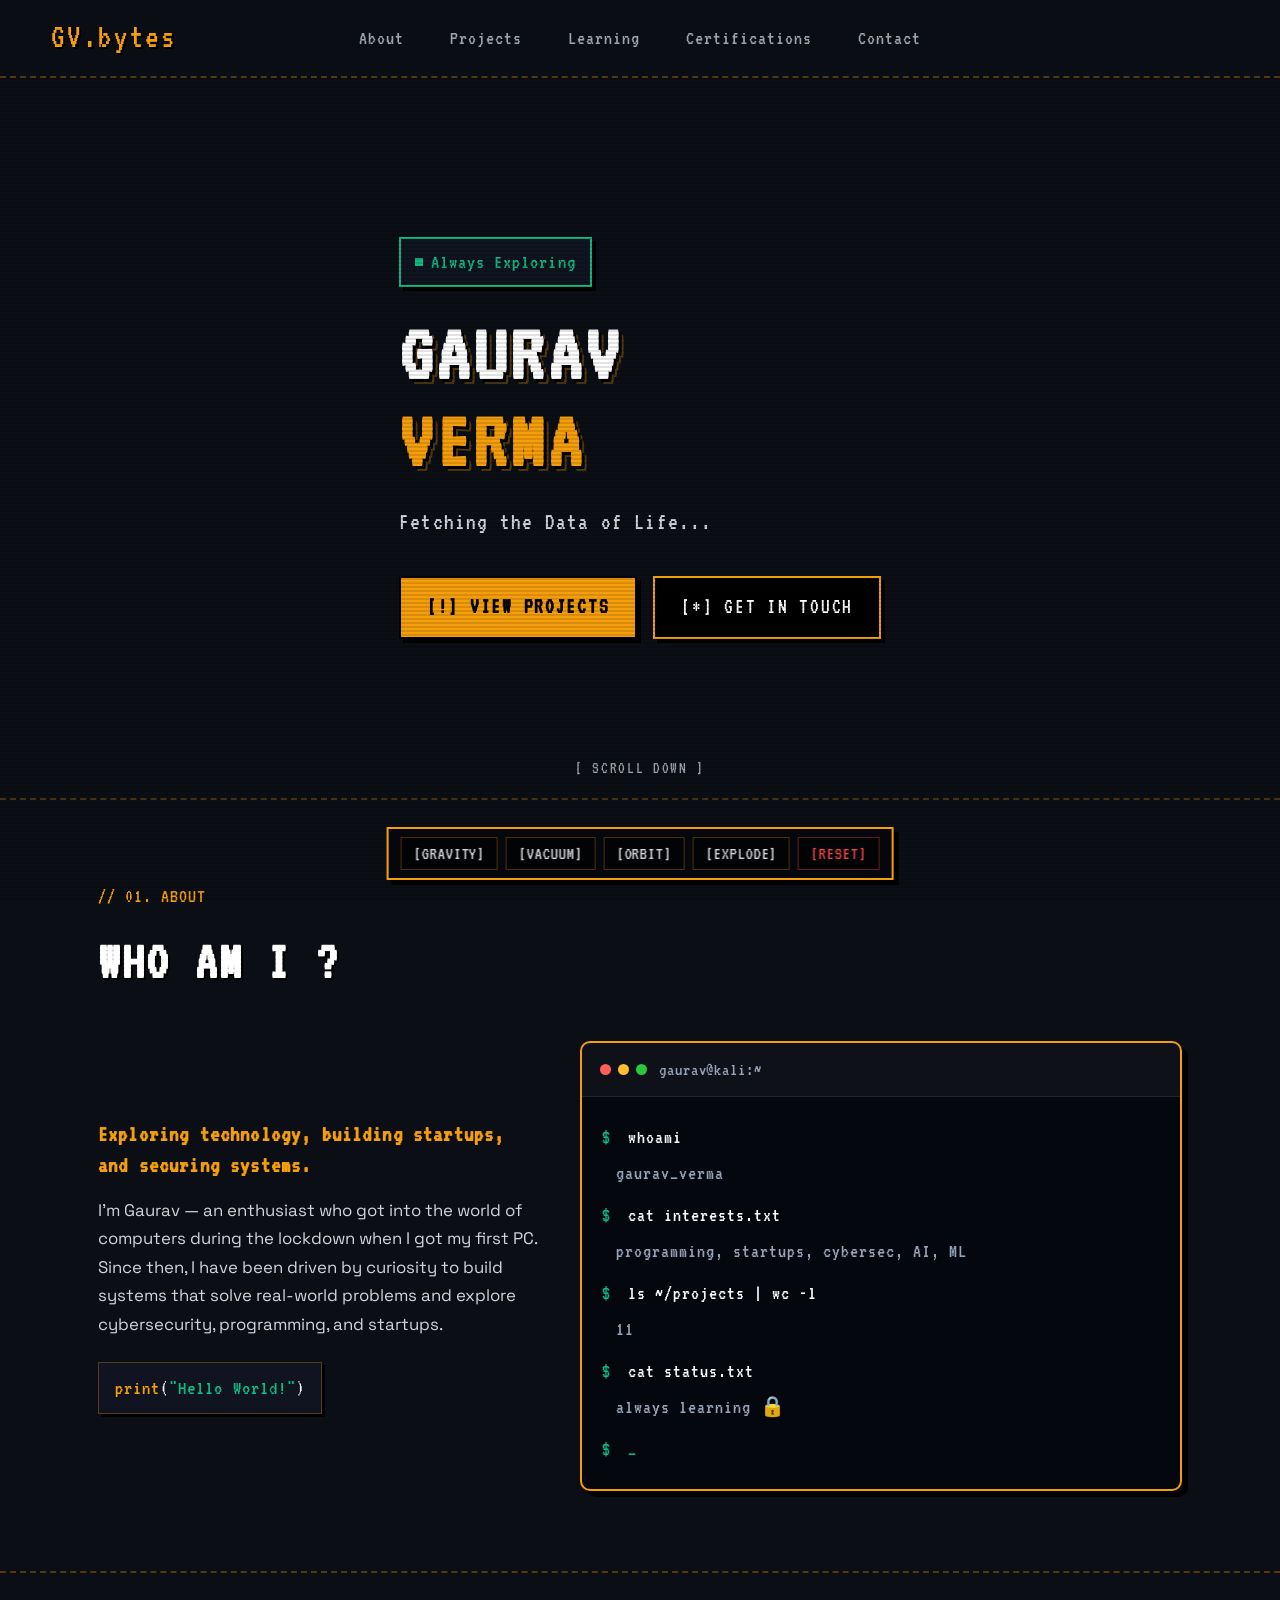
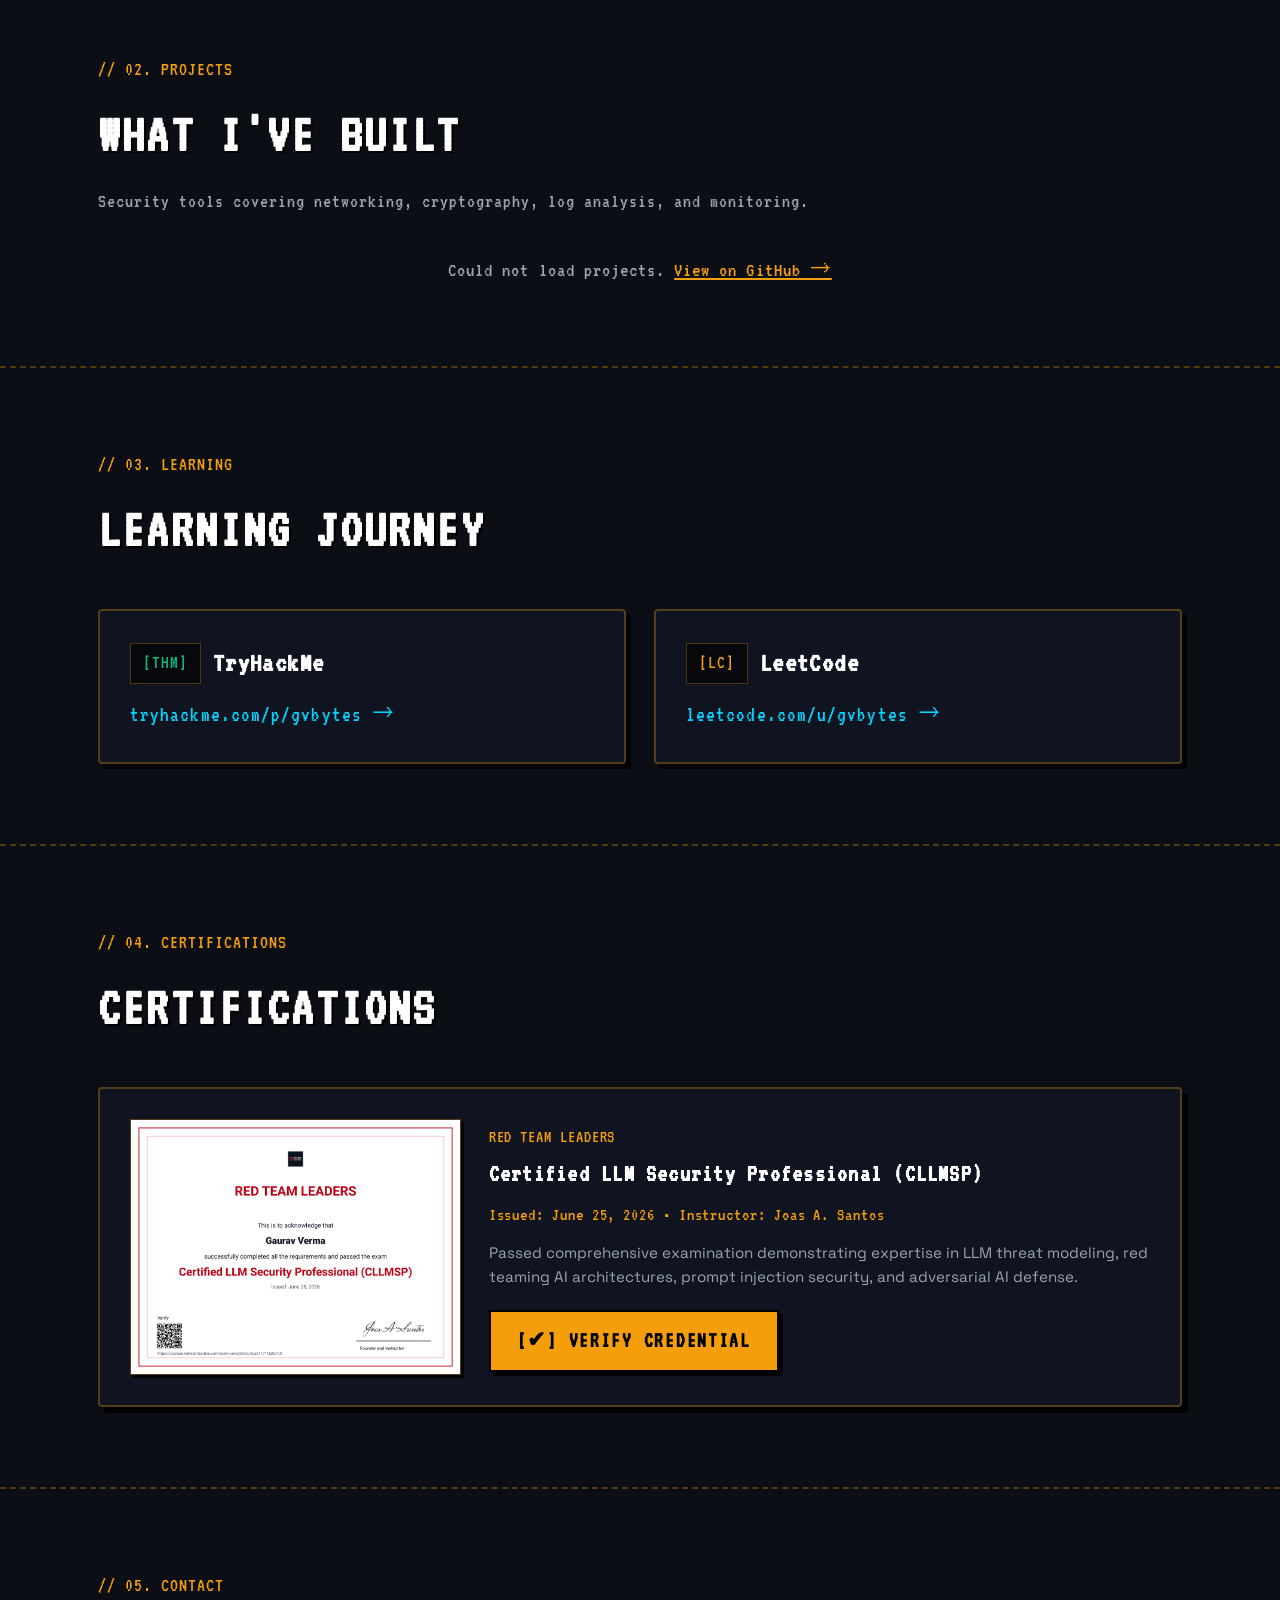
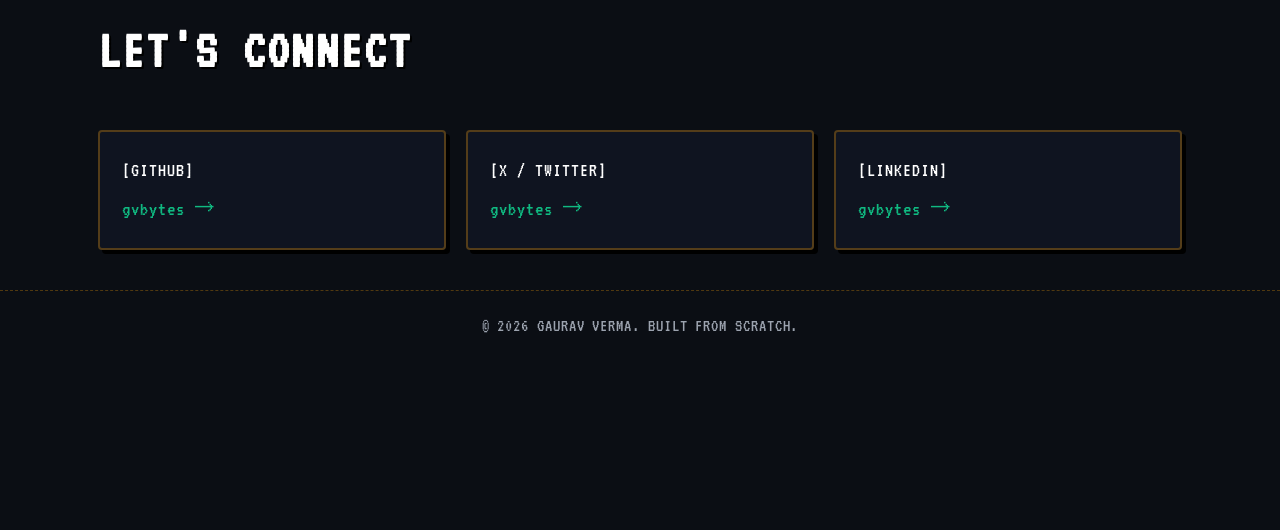
==== index.html @ c72c6195 "Add sleek retro arcade mobile navigation drawer" ====
<!DOCTYPE html>
<html lang="en" data-theme="dark">
<head>
    <meta charset="UTF-8">
    <meta name="viewport" content="width=device-width, initial-scale=1.0">
    <title>Gaurav Verma | Always Exploring</title>
    <meta name="description" content="Portfolio of Gaurav Verma — cybersecurity learner and builder. Security tools, networking, cryptography, log analysis, and traffic monitoring projects.">
    <meta name="theme-color" content="#0b0e14">
    <link rel="preconnect" href="https://fonts.googleapis.com">
    <link rel="preconnect" href="https://fonts.gstatic.com" crossorigin>
    <link href="https://fonts.googleapis.com/css2?family=VT323&family=DotGothic16&family=Space+Grotesk:wght@500;700&family=JetBrains+Mono:wght@400;500;600&display=swap" rel="stylesheet">
    <link rel="stylesheet" href="style.css">
    <link rel="icon" type="image/svg+xml" href="favicon.svg">
    <script src="https://cdnjs.cloudflare.com/ajax/libs/three.js/r128/three.min.js"></script>
</head>
<body>

    <!-- CRT Scanlines Overlay -->
    <div class="crt-scanlines" aria-hidden="true"></div>

    <!-- 3D Voxel Background Canvas -->
    <canvas id="webgl-canvas" aria-hidden="true"></canvas>

    <!-- Black Hole Vortex Cursor Overlay -->
    <div id="black-hole-vortex" aria-hidden="true"></div>

    <!-- Navigation -->
    <nav id="navbar">
        <div class="nav-container">
            <a href="#hero" class="brand pixel">GV<span class="accent">.bytes</span></a>
            <button class="nav-toggle pixel" id="nav-toggle" aria-label="Toggle navigation menu" aria-expanded="false">
                <span id="nav-toggle-text">[MENU]</span>
            </button>
            <div class="nav-links" id="nav-links">
                <a href="#about" class="nav-link pixel">About</a>
                <a href="#projects" class="nav-link pixel">Projects</a>
                <a href="#learning" class="nav-link pixel">Learning</a>
                <a href="#certifications" class="nav-link pixel">Certifications</a>
                <a href="#contact" class="nav-link pixel">Contact</a>
            </div>
        </div>
    </nav>

    <!-- Hero Section -->
    <section id="hero" class="hero">
        <div class="container">
            <div class="quest-badge pixel">
                <span class="badge-dot"></span>
                Always Exploring
            </div>
            <h1 class="pixel">
                GAURAV<br><span class="accent">VERMA</span>
            </h1>
            <p class="lead pixel">Fetching the Data of Life...</p>
            <div class="btn-group">
                <a href="#projects" class="pixel-btn pixel-btn-amber pixel">
                    [!] View Projects
                </a>
                <a href="#contact" class="pixel-btn pixel-btn-dark pixel">
                    [*] Get in Touch
                </a>
            </div>
        </div>
        <div class="scroll-indicator pixel" aria-hidden="true">
            <span>[ SCROLL DOWN ]</span>
        </div>
    </section>

    <!-- Section 01: About -->
    <section id="about" class="section">
        <div class="container">
            <div class="section-header animate-on-scroll">
                <span class="section-tag pixel">// 01. ABOUT</span>
                <h2 class="pixel">WHO AM I ?</h2>
            </div>
            <div class="about-grid">
                <div class="about-text animate-on-scroll">
                    <h3 class="about-tagline pixel">Exploring technology, building startups, and securing systems.</h3>
                    <p class="about-desc">I'm Gaurav — an enthusiast who got into the world of computers during the lockdown when I got my first PC. Since then, I have been driven by curiosity to build systems that solve real-world problems and explore cybersecurity, programming, and startups.</p>
                    
                    <div style="margin-top: 24px;">
                        <div class="bio-footer-code pixel">
                            <span class="code-keyword">print</span>(<span class="code-string">"Hello World!"</span>)
                        </div>
                    </div>
                </div>

                <div class="about-terminal animate-on-scroll">
                    <div class="terminal-window">
                        <div class="terminal-header">
                            <div class="terminal-dots">
                                <span class="terminal-dot dot-red"></span>
                                <span class="terminal-dot dot-yellow"></span>
                                <span class="terminal-dot dot-green"></span>
                            </div>
                            <span class="terminal-title pixel">gaurav@kali:~</span>
                        </div>
                        <div class="terminal-body pixel" id="terminal-body">
                            <div class="terminal-line t-line" style="--line-delay: 0s"><span class="prompt">$</span> whoami</div>
                            <div class="terminal-output t-line accent" style="--line-delay: 0.3s">gaurav_verma</div>
                            <div class="terminal-line t-line" style="--line-delay: 0.8s"><span class="prompt">$</span> cat interests.txt</div>
                            <div class="terminal-output t-line green-text" style="--line-delay: 1.1s">programming, startups, cybersec, AI, ML</div>
                            <div class="terminal-line t-line" style="--line-delay: 1.6s"><span class="prompt">$</span> ls ~/projects | wc -l</div>
                            <div class="terminal-output t-line cyan-text" id="terminal-project-count" style="--line-delay: 1.9s">11</div>
                            <div class="terminal-line t-line" style="--line-delay: 2.4s"><span class="prompt">$</span> cat status.txt</div>
                            <div class="terminal-output t-line" style="--line-delay: 2.7s">always learning 🔒</div>
                            <div class="terminal-line t-line" style="--line-delay: 3.2s"><span class="prompt">$</span> <span class="cursor-blink">_</span></div>
                        </div>
                    </div>
                </div>
            </div>
        </div>
    </section>

    <!-- Section 02: Projects -->
    <section id="projects" class="section">
        <div class="container">
            <div class="section-header animate-on-scroll">
                <span class="section-tag pixel">// 02. PROJECTS</span>
                <h2 class="pixel">WHAT I'VE BUILT</h2>
                <p class="section-subtitle pixel">Security tools covering networking, cryptography, log analysis, and monitoring.</p>
            </div>
            <div id="projects-container">
                <!-- Dynamically populated from your public non-forked GitHub repos -->
            </div>
        </div>
    </section>

    <!-- Section 03: Learning Journey -->
    <section id="learning" class="section">
        <div class="container">
            <div class="section-header animate-on-scroll">
                <span class="section-tag pixel">// 03. LEARNING</span>
                <h2 class="pixel">LEARNING JOURNEY</h2>
            </div>
            <div class="learning-grid" id="learning-grid">
                
                <!-- TryHackMe Card -->
                <div class="learning-card animate-on-scroll">
                    <div class="learning-card-header">
                        <div class="hud-item pixel green-text">[THM]</div>
                        <h3 class="pixel">TryHackMe</h3>
                    </div>
                    <a href="https://tryhackme.com/p/gvbytes" target="_blank" rel="noopener noreferrer" class="learning-profile-link pixel">
                        tryhackme.com/p/gvbytes →
                    </a>
                    <div class="thm-badge-container" id="thm-badge-container" style="display: none; margin-top: 16px;">
                        <img src="" alt="TryHackMe Profile Badge" class="thm-live-badge" id="thm-badge-img" />
                    </div>
                </div>
                
                <!-- LeetCode Card -->
                <div class="learning-card animate-on-scroll">
                    <div class="learning-card-header">
                        <div class="hud-item pixel accent">[LC]</div>
                        <h3 class="pixel">LeetCode</h3>
                    </div>
                    <a href="https://leetcode.com/u/gvbytes/" target="_blank" rel="noopener noreferrer" class="learning-profile-link pixel">
                        leetcode.com/u/gvbytes →
                    </a>
                </div>
            </div>
        </div>
    </section>

    <!-- Section 04: Certifications -->
    <section id="certifications" class="section">
        <div class="container">
            <div class="section-header animate-on-scroll">
                <span class="section-tag pixel">// 04. CERTIFICATIONS</span>
                <h2 class="pixel">CERTIFICATIONS</h2>
            </div>
            <div class="certifications-grid">
                <div class="cert-card animate-on-scroll">
                    <div class="cert-preview-container">
                        <img src="cllmsp_certificate.png" alt="Certified LLM Security Professional (CLLMSP) - Red Team Leaders Certificate" class="cert-img" loading="lazy" />
                    </div>
                    <div class="cert-content">
                        <span class="cert-issuer pixel accent">RED TEAM LEADERS</span>
                        <h3 class="cert-title pixel">Certified LLM Security Professional (CLLMSP)</h3>
                        <p class="cert-meta pixel">Issued: June 25, 2026 • Instructor: Joas A. Santos</p>
                        <p class="cert-description">Passed comprehensive examination demonstrating expertise in LLM threat modeling, red teaming AI architectures, prompt injection security, and adversarial AI defense.</p>
                        <div class="cert-footer">
                            <a href="https://courses.redteamleaders.com/exam-completion/2ca61171f2ab01d7" target="_blank" rel="noopener noreferrer" class="pixel-btn pixel-btn-amber pixel">
                                [✔] Verify Credential
                            </a>
                        </div>
                    </div>
                </div>
            </div>
        </div>
    </section>

    <!-- Section 05: Contact -->
    <footer id="contact" class="section">
        <div class="container">
            <div class="section-header animate-on-scroll">
                <span class="section-tag pixel">// 05. CONTACT</span>
                <h2 class="pixel">LET'S CONNECT</h2>
            </div>
            <div class="social-links animate-on-scroll">
                <a href="https://github.com/gvbytes" target="_blank" rel="noopener noreferrer" class="social-card" id="social-github">
                    <span class="social-label pixel">[GITHUB]</span>
                    <span class="social-handle pixel green-text">gvbytes →</span>
                </a>
                <a href="https://x.com/gvbytes" target="_blank" rel="noopener noreferrer" class="social-card" id="social-x">
                    <span class="social-label pixel">[X / TWITTER]</span>
                    <span class="social-handle pixel green-text">gvbytes →</span>
                </a>
                <a href="https://www.linkedin.com/in/gaurav-verma-550aa8418/" target="_blank" rel="noopener noreferrer" class="social-card" id="social-linkedin">
                    <span class="social-label pixel">[LINKEDIN]</span>
                    <span class="social-handle pixel green-text">gvbytes →</span>
                </a>
            </div>
        </div>
        <div class="footer-bottom">
            <p class="pixel">&copy; 2026 GAURAV VERMA. BUILT FROM SCRATCH.</p>
        </div>
    </footer>

    <!-- Voxel-Themed Interactive Physics Dock (Header text removed) -->
    <div class="voxel-physics-dock" id="physics-dock">
        <div class="dock-buttons">
            <button class="dock-hud-btn pixel" id="btn-gravity" data-mode="gravity" title="Gravity Mode">
                <span class="btn-text-full">[GRAVITY]</span>
                <span class="btn-text-short">[G]</span>
            </button>
            <button class="dock-hud-btn pixel" id="btn-vacuum" data-mode="vacuum" title="Vacuum Mode">
                <span class="btn-text-full">[VACUUM]</span>
                <span class="btn-text-short">[V]</span>
            </button>
            <button class="dock-hud-btn pixel" id="btn-blackhole" data-mode="blackhole" title="Black Hole Vortex">
                <span class="btn-text-full">[ORBIT]</span>
                <span class="btn-text-short">[O]</span>
            </button>
            <button class="dock-hud-btn pixel" id="btn-explode" data-mode="explode" title="Explode Blast">
                <span class="btn-text-full">[EXPLODE]</span>
                <span class="btn-text-short">[E]</span>
            </button>
            <button class="dock-hud-btn dock-hud-reset pixel" id="btn-reset" title="Reset All DOM Elements">
                <span class="btn-text-full">[RESET]</span>
                <span class="btn-text-short">[R]</span>
            </button>
        </div>
    </div>

    <!-- Back to top -->
    <button class="back-to-top pixel" id="back-to-top" aria-label="Back to top">
        ▲ TOP
    </button>

    <script src="script.js"></script>
</body>
</html>
---- style.css ----
/* ==========================================================================
   GVBYTES.COM — 16-BIT VOXEL SKY-ISLE DIORAMA THEME (MOBILE OPTIMIZED)
   Authentic Retro Arcade Styling • Custom Light/Dark Themes • Real DOM Text Physics
   ========================================================================== */

:root,
[data-theme="dark"] {
    --bg: #0b0e14;
    --card-bg: rgba(16, 22, 34, 0.90);
    --card-border: rgba(245, 158, 11, 0.3);
    --border: #f59e0b;
    --border-brick: #b84418;
    --border-dim: rgba(245, 158, 11, 0.3);
    --accent: #f59e0b;
    --accent-hover: #ffe359;
    --accent-green: #10b981;
    --accent-cyan: #00d4ff;
    --text: #f3f4f6;
    --heading-color: #ffffff;
    --muted: #9ca3af;
    --desc-color: #d1d5db;
    --shadow-color: #000000;
    --nav-bg: rgba(11, 14, 20, 0.88);
    --dock-bg: rgba(6, 8, 14, 0.95);
    --dock-btn-bg: rgba(0, 0, 0, 0.6);
    --dock-btn-text: #d1d5db;
    --dock-btn-border: rgba(245, 158, 11, 0.3);
    --hud-item-bg: rgba(0, 0, 0, 0.6);
    --badge-bg: rgba(245, 158, 11, 0.1);
    --scanline-opacity: 0.45;
}

[data-theme="light"] {
    --bg: #f8fafc;
    --card-bg: #ffffff;
    --card-border: #cbd5e1;
    --border: #d97706;
    --border-brick: #b84418;
    --border-dim: rgba(217, 119, 6, 0.35);
    --accent: #d97706;
    --accent-hover: #f59e0b;
    --accent-green: #059669;
    --accent-cyan: #0284c7;
    --text: #0f172a;
    --heading-color: #0f172a;
    --muted: #64748b;
    --desc-color: #334155;
    --shadow-color: #0f172a;
    --nav-bg: rgba(248, 250, 252, 0.92);
    --dock-bg: rgba(255, 255, 255, 0.96);
    --dock-btn-bg: #f1f5f9;
    --dock-btn-text: #1e293b;
    --dock-btn-border: #cbd5e1;
    --hud-item-bg: #f1f5f9;
    --badge-bg: rgba(217, 119, 6, 0.12);
    --scanline-opacity: 0.12;
}

* {
    margin: 0;
    padding: 0;
    box-sizing: border-box;
}

html, body {
    overflow-x: hidden;
    width: 100%;
    -webkit-text-size-adjust: 100%;
}

body {
    background-color: var(--bg);
    color: var(--text);
    font-family: 'Space Grotesk', -apple-system, sans-serif;
    line-height: 1.6;
    transition: background-color 0.3s, color 0.3s;
    padding-bottom: 90px;
}

.pixel {
    font-family: 'VT323', 'DotGothic16', monospace;
    letter-spacing: 0.05em;
}

.accent { color: var(--accent); }
.green-text { color: var(--accent-green); }
.cyan-text { color: var(--accent-cyan); }

/* 3D WebGL Background Canvas */
#webgl-canvas {
    position: fixed;
    top: 0;
    left: 0;
    width: 100vw;
    height: 100vh;
    z-index: 0;
    pointer-events: none;
}

/* CRT Scanlines Filter Overlay */
.crt-scanlines {
    position: fixed;
    top: 0;
    left: 0;
    width: 100vw;
    height: 100vh;
    background: linear-gradient(rgba(18, 16, 16, 0) 50%, rgba(0, 0, 0, 0.25) 50%);
    background-size: 100% 4px;
    pointer-events: none;
    z-index: 40;
    opacity: var(--scanline-opacity);
    transition: opacity 0.3s ease;
}

.container {
    position: relative;
    z-index: 10;
    max-width: 1140px;
    margin: 0 auto;
    padding: 0 28px;
}

@media (max-width: 768px) {
    .container {
        padding: 0 18px;
    }
}

@media (max-width: 480px) {
    .container {
        padding: 0 14px;
    }
}

/* Navigation */
#navbar {
    padding: 16px 0;
    position: sticky;
    top: 0;
    z-index: 100;
    background: var(--nav-bg);
    backdrop-filter: blur(14px);
    -webkit-backdrop-filter: blur(14px);
    border-bottom: 2px dashed var(--border-dim);
    transition: background-color 0.3s, border-color 0.3s;
}

.nav-container {
    position: relative;
    max-width: 1320px;
    margin: 0 auto;
    padding: 0 clamp(16px, 4vw, 56px);
    display: flex;
    justify-content: space-between;
    align-items: center;
    min-height: 44px;
}

.brand {
    display: inline-flex;
    align-items: center;
    font-size: 2.1rem;
    line-height: 1;
    color: var(--accent);
    text-decoration: none;
    letter-spacing: 0.08em;
    text-shadow: 2px 2px 0px var(--shadow-color);
    z-index: 2;
}

/* Centered Navigation Links */
.nav-links {
    position: absolute;
    left: 50%;
    transform: translateX(-50%);
    display: flex;
    align-items: center;
    gap: 22px;
    margin: 0;
    padding: 0;
    list-style: none;
    z-index: 1;
}

.nav-link {
    display: inline-flex;
    align-items: center;
    line-height: 1;
    font-size: 1.25rem;
    color: var(--muted);
    text-decoration: none;
    padding: 6px 12px;
    border-radius: 4px;
    letter-spacing: 0.05em;
    transition: all 0.2s ease;
}

.nav-link:hover {
    color: var(--accent);
    background: rgba(245, 158, 11, 0.12);
}

.nav-toggle {
    display: none;
}

@media (max-width: 860px) {
    #navbar {
        padding: 12px 0;
    }
    .nav-container {
        display: flex;
        flex-direction: row;
        justify-content: space-between;
        align-items: center;
        width: 100%;
        padding: 0 16px;
    }
    .brand {
        font-size: 1.9rem;
    }
    .nav-toggle {
        display: inline-flex;
        align-items: center;
        justify-content: center;
        background: var(--dock-btn-bg);
        border: 2px solid var(--border);
        color: var(--accent);
        font-size: 1.25rem;
        padding: 6px 14px;
        cursor: pointer;
        box-shadow: 3px 3px 0px var(--shadow-color);
        transition: all 0.15s ease;
        z-index: 2;
    }
    .nav-toggle:hover, .nav-toggle:active {
        background: var(--accent);
        color: #000;
        border-color: var(--shadow-color);
    }
    .nav-links {
        position: absolute;
        top: 100%;
        left: 0;
        right: 0;
        transform: none;
        width: 100%;
        background: var(--nav-bg);
        backdrop-filter: blur(16px);
        -webkit-backdrop-filter: blur(16px);
        border-bottom: 2px dashed var(--border-dim);
        display: flex;
        flex-direction: column;
        align-items: stretch;
        gap: 0;
        padding: 0 16px;
        list-style: none;
        max-height: 0;
        overflow: hidden;
        opacity: 0;
        pointer-events: none;
        transition: max-height 0.3s cubic-bezier(0.4, 0, 0.2, 1), opacity 0.25s ease, padding 0.3s ease;
        z-index: 99;
    }
    .nav-links.open {
        max-height: 380px;
        opacity: 1;
        pointer-events: auto;
        padding: 8px 16px 14px;
    }
    .nav-link {
        font-size: 1.35rem;
        padding: 10px 12px;
        border-bottom: 1px dashed rgba(245, 158, 11, 0.18);
        width: 100%;
        text-align: left;
        border-radius: 0;
        display: flex;
        align-items: center;
        color: var(--text);
    }
    .nav-link:last-child {
        border-bottom: none;
    }
    .nav-link:hover {
        background: rgba(245, 158, 11, 0.15);
        color: var(--accent);
        padding-left: 18px;
    }
}

/* Hero Section */
.hero {
    min-height: 80vh;
    display: flex;
    flex-direction: column;
    justify-content: center;
    padding: 70px 0;
    position: relative;
    z-index: 10;
}

@media (max-width: 768px) {
    .hero {
        min-height: 70vh;
        padding: 50px 0 40px;
    }
}

.quest-badge {
    display: inline-flex;
    align-items: center;
    gap: 8px;
    background: var(--card-bg);
    border: 2px solid var(--accent-green);
    color: var(--accent-green);
    padding: 6px 14px;
    font-size: 1.3rem;
    width: fit-content;
    margin-bottom: 24px;
    box-shadow: 4px 4px 0px var(--shadow-color);
    transition: all 0.2s;
}

@media (max-width: 480px) {
    .quest-badge {
        font-size: 1.15rem;
        padding: 4px 10px;
        margin-bottom: 16px;
    }
}

.badge-dot {
    width: 8px;
    height: 8px;
    background: var(--accent-green);
    animation: blink 1.2s infinite;
}

@keyframes blink {
    0%, 100% { opacity: 1; }
    50% { opacity: 0.2; }
}

h1 {
    font-size: clamp(2.4rem, 11vw, 5.2rem);
    line-height: 1.05;
    margin-bottom: 20px;
    letter-spacing: 0.04em;
    color: var(--heading-color);
    text-shadow: 3px 3px 0px var(--shadow-color), 5px 5px 0px rgba(245, 158, 11, 0.3);
    max-width: 880px;
    word-break: break-word;
}

[data-theme="light"] h1 {
    text-shadow: 3px 3px 0px #cbd5e1, 5px 5px 0px rgba(217, 119, 6, 0.3);
}

.lead {
    font-size: 1.5rem;
    color: var(--desc-color);
    max-width: 660px;
    margin-bottom: 36px;
    line-height: 1.45;
}

@media (max-width: 640px) {
    .lead {
        font-size: 1.25rem;
        margin-bottom: 24px;
    }
}

.btn-group {
    display: flex;
    flex-wrap: wrap;
    gap: 16px;
}

@media (max-width: 480px) {
    .btn-group {
        flex-direction: column;
        width: 100%;
        gap: 12px;
    }
}

.pixel-btn {
    display: inline-flex;
    align-items: center;
    gap: 10px;
    padding: 12px 26px;
    font-size: 1.35rem;
    text-decoration: none;
    cursor: pointer;
    text-transform: uppercase;
    letter-spacing: 0.08em;
    transition: all 0.15s;
}

@media (max-width: 480px) {
    .pixel-btn {
        width: 100%;
        justify-content: center;
        padding: 12px 18px;
        font-size: 1.25rem;
    }
}

.pixel-btn-amber {
    background: var(--accent);
    color: #000;
    border: 2px solid var(--shadow-color);
    box-shadow: 4px 4px 0px var(--shadow-color);
    font-weight: bold;
}

.pixel-btn-amber:hover {
    transform: translate(-2px, -2px);
    box-shadow: 6px 6px 0px var(--shadow-color);
    background: var(--accent-hover);
}

.pixel-btn-dark {
    background: #000;
    color: #fff;
    border: 2px solid var(--border);
    box-shadow: 4px 4px 0px var(--shadow-color);
}

[data-theme="light"] .pixel-btn-dark {
    background: #0f172a;
    color: #ffffff;
    border: 2px solid #0f172a;
    box-shadow: 4px 4px 0px rgba(15, 23, 42, 0.3);
}

.pixel-btn-dark:hover {
    border-color: var(--accent);
    transform: translate(-2px, -2px);
}

.scroll-indicator {
    position: absolute;
    bottom: 16px;
    left: 50%;
    transform: translateX(-50%);
    font-size: 1.05rem;
    color: var(--muted);
    letter-spacing: 0.1em;
}

@media (max-width: 640px) {
    .scroll-indicator {
        display: none;
    }
}

/* Sections */
.section {
    padding: 80px 0;
    border-top: 2px dashed var(--border-dim);
    position: relative;
    z-index: 10;
}

@media (max-width: 768px) {
    .section {
        padding: 50px 0;
    }
}

.section-header {
    margin-bottom: 36px;
}

.section-tag {
    font-size: 1.25rem;
    color: var(--accent);
    display: block;
    margin-bottom: 6px;
}

.section-header h2 {
    font-size: clamp(2.0rem, 5vw, 3.4rem);
    letter-spacing: 0.04em;
    color: var(--heading-color);
    text-shadow: 2px 2px 0px var(--shadow-color);
}

[data-theme="light"] .section-header h2 {
    text-shadow: 2px 2px 0px #cbd5e1;
}

.section-subtitle {
    font-size: 1.25rem;
    color: var(--muted);
    margin-top: 6px;
}

/* About Grid */
.about-grid {
    display: grid;
    grid-template-columns: 1fr 1.35fr;
    gap: 36px;
    align-items: center;
}

@media (max-width: 960px) {
    .about-grid { 
        grid-template-columns: 1fr; 
        gap: 28px;
    }
}

.about-tagline {
    font-size: 1.45rem;
    color: var(--accent);
    margin-bottom: 14px;
    line-height: 1.35;
}

.about-desc {
    color: var(--desc-color);
    font-size: 1.05rem;
    line-height: 1.7;
    margin-bottom: 20px;
}

.bio-footer-code {
    background: var(--card-bg);
    border: 1px solid var(--border-dim);
    padding: 8px 16px;
    font-size: 1.3rem;
    width: fit-content;
    box-shadow: 3px 3px 0px var(--shadow-color);
}

.code-keyword { color: var(--accent); }
.code-string { color: var(--accent-green); }

/* Sleek Kali Terminal - Mobile Optimized */
.terminal-window {
    border-radius: 10px;
    overflow: hidden;
    border: 2px solid var(--border);
    background: rgba(6, 8, 16, 0.96);
    backdrop-filter: blur(16px);
    box-shadow: 6px 6px 0px var(--shadow-color);
    transition: box-shadow 0.3s ease, border-color 0.3s ease;
    width: 100%;
    max-width: 100%;
}

.terminal-window:hover {
    border-color: var(--accent);
    box-shadow: 8px 8px 0px var(--accent);
}

.terminal-header {
    display: flex;
    align-items: center;
    gap: 12px;
    padding: 12px 18px;
    background: rgba(255, 255, 255, 0.04);
    border-bottom: 1px solid rgba(255, 255, 255, 0.08);
}

@media (max-width: 480px) {
    .terminal-header {
        padding: 10px 14px;
    }
}

.terminal-dots { display: flex; gap: 7px; }

.terminal-dot {
    width: 11px;
    height: 11px;
    border-radius: 50%;
}

.dot-red    { background: #ff5f57; }
.dot-yellow { background: #febc2e; }
.dot-green  { background: #28c840; }

.terminal-title {
    font-size: 1.15rem;
    color: #94a3b8;
}

.terminal-body {
    padding: 22px 20px;
    font-size: 1.25rem;
    line-height: 1.8;
    word-break: break-word;
    overflow-x: hidden;
}

@media (max-width: 600px) {
    .terminal-body {
        padding: 16px 14px;
        font-size: 1.15rem;
        line-height: 1.65;
    }
}

.t-line {
    opacity: 1;
    transform: translateX(0);
}

.terminal-line { color: #f8fafc; }

.prompt {
    color: var(--accent-green);
    margin-right: 8px;
}

.terminal-output {
    color: #94a3b8;
    padding-left: 14px;
    margin-bottom: 6px;
    word-break: break-word;
}

@media (max-width: 480px) {
    .terminal-output {
        padding-left: 8px;
    }
}

.cursor-blink {
    animation: blink 1s step-end infinite;
    color: var(--accent-green);
}

/* Projects Section */
.project-group-title {
    font-size: 1.5rem;
    color: var(--accent);
    margin-bottom: 18px;
    border-bottom: 1px dashed var(--border-dim);
    padding-bottom: 8px;
}

.projects-grid {
    display: grid;
    grid-template-columns: repeat(3, 1fr);
    gap: 24px;
}

@media (max-width: 960px) {
    .projects-grid {
        grid-template-columns: repeat(2, 1fr);
        gap: 20px;
    }
}

@media (max-width: 640px) {
    .projects-grid {
        grid-template-columns: 1fr;
        gap: 16px;
    }
}

.project-card {
    background: var(--card-bg);
    border: 2px solid var(--card-border);
    padding: 22px;
    box-shadow: 4px 4px 0px var(--shadow-color);
    transition: all 0.2s ease;
    display: flex;
    flex-direction: column;
    text-decoration: none;
    border-radius: 4px;
}

@media (max-width: 480px) {
    .project-card {
        padding: 18px 16px;
    }
}

.project-card:hover {
    border-color: var(--accent);
    transform: translate(-3px, -3px);
    box-shadow: 7px 7px 0px var(--accent);
}

.project-badge {
    font-size: 1.05rem;
    color: var(--accent);
    background: var(--badge-bg);
    border: 1px solid var(--border-dim);
    padding: 2px 8px;
    width: fit-content;
    margin-bottom: 12px;
}

.project-card-title {
    font-size: 1.6rem;
    color: var(--heading-color);
    margin-bottom: 10px;
    word-break: break-word;
}

@media (max-width: 480px) {
    .project-card-title {
        font-size: 1.45rem;
    }
}

.project-card-desc {
    color: var(--muted);
    font-size: 1rem;
    line-height: 1.6;
    margin-bottom: 18px;
    flex: 1;
}

/* Footer Alignment */
.project-card-footer {
    display: flex;
    justify-content: space-between;
    align-items: center;
    gap: 8px;
    font-size: 1.2rem;
    color: var(--accent-green);
    border-top: 1px dashed var(--card-border);
    padding-top: 12px;
    flex-wrap: wrap;
}

.project-repo-name {
    overflow: hidden;
    text-overflow: ellipsis;
    color: var(--accent-green);
    max-width: 100%;
    word-break: break-word;
}

.project-footer-meta {
    display: inline-flex;
    align-items: center;
    gap: 8px;
    flex-shrink: 0;
    color: var(--text);
}

.project-lang-pill {
    display: inline-flex;
    align-items: center;
    gap: 4px;
    color: var(--text);
}

.project-lang-dot {
    width: 8px;
    height: 8px;
    border-radius: 50%;
    display: inline-block;
}

.project-stars-pill {
    color: var(--accent-green);
}

/* Learning & Stats */
.learning-grid {
    display: grid;
    grid-template-columns: 1fr 1fr;
    gap: 28px;
}

@media (max-width: 800px) {
    .learning-grid { 
        grid-template-columns: 1fr; 
        gap: 20px;
    }
}

.learning-card {
    background: var(--card-bg);
    border: 2px solid var(--card-border);
    padding: 30px;
    box-shadow: 5px 5px 0px var(--shadow-color);
    transition: all 0.2s ease;
    border-radius: 4px;
}

@media (max-width: 480px) {
    .learning-card {
        padding: 20px 16px;
    }
}

.learning-card-header {
    display: flex;
    align-items: center;
    gap: 12px;
    margin-bottom: 12px;
}

.hud-item {
    background: var(--hud-item-bg);
    padding: 4px 12px;
    border: 1px solid var(--card-border);
    font-size: 1.2rem;
}

.learning-card h3 {
    font-size: 1.75rem;
    color: var(--heading-color);
}

.learning-profile-link {
    font-size: 1.35rem;
    color: var(--accent-cyan);
    text-decoration: none;
    display: block;
    margin-top: 8px;
    word-break: break-all;
}

.learning-profile-link:hover {
    color: var(--accent);
}

.thm-live-badge {
    max-width: 100%;
    height: auto;
}

/* Certifications */
.cert-card {
    background: var(--card-bg);
    border: 2px solid var(--card-border);
    padding: 30px;
    display: grid;
    grid-template-columns: 1fr 2fr;
    gap: 28px;
    box-shadow: 6px 6px 0px var(--shadow-color);
    align-items: center;
    transition: all 0.2s ease;
    border-radius: 4px;
}

@media (max-width: 800px) {
    .cert-card { 
        grid-template-columns: 1fr; 
        gap: 20px;
        padding: 20px 16px;
    }
}

.cert-img {
    max-width: 100%;
    height: auto;
    border: 1px solid var(--card-border);
    box-shadow: 3px 3px 0px var(--shadow-color);
    display: block;
}

.cert-issuer {
    font-size: 1.15rem;
    display: block;
    margin-bottom: 6px;
}

.cert-title {
    font-size: 1.55rem;
    color: var(--heading-color);
    margin-bottom: 10px;
    line-height: 1.3;
}

@media (max-width: 480px) {
    .cert-title {
        font-size: 1.35rem;
    }
}

.cert-meta {
    font-size: 1.15rem;
    color: var(--accent);
    margin-bottom: 12px;
}

.cert-description {
    color: var(--muted);
    font-size: 0.95rem;
    line-height: 1.6;
    margin-bottom: 20px;
}

/* Contact Social Cards */
.social-links {
    display: grid;
    grid-template-columns: repeat(auto-fit, minmax(220px, 1fr));
    gap: 20px;
    margin-bottom: 40px;
}

@media (max-width: 600px) {
    .social-links {
        grid-template-columns: 1fr;
        gap: 14px;
        margin-bottom: 28px;
    }
}

.social-card {
    background: var(--card-bg);
    border: 2px solid var(--card-border);
    padding: 22px;
    text-decoration: none;
    box-shadow: 4px 4px 0px var(--shadow-color);
    transition: all 0.2s;
    display: flex;
    flex-direction: column;
    border-radius: 4px;
}

@media (max-width: 480px) {
    .social-card {
        padding: 16px 14px;
    }
}

.social-card:hover {
    border-color: var(--accent);
    background: var(--accent);
    transform: translate(-3px, -3px);
    box-shadow: 7px 7px 0px var(--shadow-color);
}

.social-label {
    font-size: 1.25rem;
    color: var(--heading-color);
    margin-bottom: 6px;
}

.social-card:hover .social-label { color: #000; }

.social-handle {
    font-size: 1.3rem;
}

.social-card:hover .social-handle { color: #000 !important; }

.footer-bottom {
    text-align: center;
    font-size: 1.15rem;
    color: var(--muted);
    padding: 20px 0;
    border-top: 1px dashed var(--border-dim);
}

/* ==========================================================================
   VOXEL INTERACTIVE PHYSICS DOCK (MOBILE OPTIMIZED)
   ========================================================================== */
.voxel-physics-dock {
    position: fixed;
    bottom: 20px;
    left: 50%;
    transform: translateX(-50%);
    background: var(--dock-bg);
    border: 2px solid var(--border);
    box-shadow: 5px 5px 0px var(--shadow-color);
    padding: 8px 12px;
    z-index: 100;
    backdrop-filter: blur(12px);
    display: flex;
    align-items: center;
    transition: background-color 0.3s, border-color 0.3s;
    max-width: calc(100vw - 20px);
}

@media (max-width: 480px) {
    .voxel-physics-dock {
        bottom: 12px;
        padding: 6px 8px;
        box-shadow: 3px 3px 0px var(--shadow-color);
    }
}

.btn-text-full { display: inline; }
.btn-text-short { display: none; }

.dock-buttons {
    display: flex;
    gap: 8px;
    flex-wrap: wrap;
    justify-content: center;
}

.dock-hud-btn {
    background: var(--dock-btn-bg);
    border: 1px solid var(--dock-btn-border);
    color: var(--dock-btn-text);
    font-size: 1.15rem;
    padding: 6px 12px;
    cursor: pointer;
    transition: all 0.15s;
}

@media (max-width: 640px) {
    .btn-text-full {
        display: none !important;
    }
    .btn-text-short {
        display: inline !important;
        font-weight: bold;
    }
    .voxel-physics-dock {
        bottom: 14px;
        padding: 5px 8px;
        max-width: calc(100vw - 16px);
    }
    .dock-buttons {
        flex-direction: row !important;
        flex-wrap: nowrap !important;
        gap: 6px !important;
        justify-content: center !important;
        align-items: center !important;
    }
    .dock-hud-btn {
        font-size: 1.15rem !important;
        padding: 6px 10px !important;
        min-width: 38px !important;
        text-align: center !important;
        line-height: 1 !important;
    }
}

.dock-hud-btn:hover, .dock-hud-btn.active {
    background: var(--accent);
    color: #000;
    border-color: var(--shadow-color);
    font-weight: bold;
}

.dock-hud-reset {
    border-color: rgba(239, 68, 68, 0.4);
    color: #ef4444;
}

.dock-hud-reset:hover {
    background: #ef4444;
    color: #fff;
    border-color: #fff;
}

/* DOM Text Physics Classes */
@keyframes screenShake {
    0%, 100% { transform: translate(0, 0); }
    10% { transform: translate(-3px, 2px); }
    20% { transform: translate(4px, -2px); }
    30% { transform: translate(-2px, 3px); }
    40% { transform: translate(3px, -1px); }
    50% { transform: translate(-1px, 2px); }
    60% { transform: translate(2px, -2px); }
    70% { transform: translate(-3px, 1px); }
    80% { transform: translate(1px, -1px); }
    90% { transform: translate(-1px, 1px); }
}

body.phy-shake {
    animation: screenShake 0.4s ease-out;
}

.phy-particle { display: inline; }

.phy-active .phy-particle:not(.cert-card):not(.project-card):not(.learning-card):not(.terminal-window):not(.social-card) {
    display: inline-block !important;
    will-change: transform, opacity;
    transition: none !important;
}

.phy-active .cert-card {
    display: grid !important;
    will-change: transform, opacity;
    transition: none !important;
}

.phy-active .project-card,
.phy-active .social-card {
    display: flex !important;
    will-change: transform, opacity;
    transition: none !important;
}

.phy-active .learning-card,
.phy-active .terminal-window {
    display: block !important;
    will-change: transform, opacity;
    transition: none !important;
}

.phy-particle.resetting:not(.cert-card):not(.project-card):not(.learning-card):not(.terminal-window):not(.social-card) {
    display: inline-block !important;
    will-change: transform, opacity;
    transition: transform 0.7s cubic-bezier(0.34, 1.56, 0.64, 1), opacity 0.5s ease !important;
}

.cert-card.resetting {
    display: grid !important;
    will-change: transform, opacity;
    transition: transform 0.7s cubic-bezier(0.34, 1.56, 0.64, 1), opacity 0.5s ease !important;
}

.project-card.resetting,
.social-card.resetting {
    display: flex !important;
    will-change: transform, opacity;
    transition: transform 0.7s cubic-bezier(0.34, 1.56, 0.64, 1), opacity 0.5s ease !important;
}

.learning-card.resetting,
.terminal-window.resetting {
    display: block !important;
    will-change: transform, opacity;
    transition: transform 0.7s cubic-bezier(0.34, 1.56, 0.64, 1), opacity 0.5s ease !important;
}

.phy-word { display: inline; white-space: nowrap; }
.phy-active .phy-word, .phy-resetting .phy-word { display: inline-block; }

.phy-cloned-wrapper { display: inline; }
.phy-active .phy-cloned-wrapper, .phy-resetting .phy-cloned-wrapper { display: inline-block; }

.phy-space { display: inline; }
.phy-active .phy-space, .phy-resetting .phy-space { display: inline-block; }

/* Black Hole Vortex Overlay */
#black-hole-vortex {
    position: fixed;
    width: 60px;
    height: 60px;
    border-radius: 50%;
    transform: translate(-50%, -50%);
    pointer-events: none;
    z-index: 999;
    opacity: 0;
    transition: opacity 0.3s ease;
}

#black-hole-vortex.active { opacity: 1; }

#black-hole-vortex::before {
    content: '';
    position: absolute;
    top: 50%;
    left: 50%;
    width: 140px;
    height: 140px;
    transform: translate(-50%, -50%);
    border-radius: 50%;
    background: radial-gradient(circle, rgba(245, 158, 11, 0.35) 0%, rgba(16, 185, 129, 0.15) 40%, transparent 70%);
    animation: vortexRotate 4s linear infinite;
}

@keyframes vortexRotate {
    100% { transform: translate(-50%, -50%) rotate(360deg); }
}

.back-to-top {
    position: fixed;
    bottom: 24px;
    right: 24px;
    background: var(--accent);
    color: #000;
    border: 2px solid var(--shadow-color);
    box-shadow: 3px 3px 0px var(--shadow-color);
    font-size: 1.2rem;
    padding: 8px 14px;
    cursor: pointer;
    z-index: 90;
    display: none;
}

@media (max-width: 480px) {
    .back-to-top {
        bottom: 70px;
        right: 14px;
        font-size: 1.05rem;
        padding: 6px 10px;
    }
}

.back-to-top.visible { display: block; }
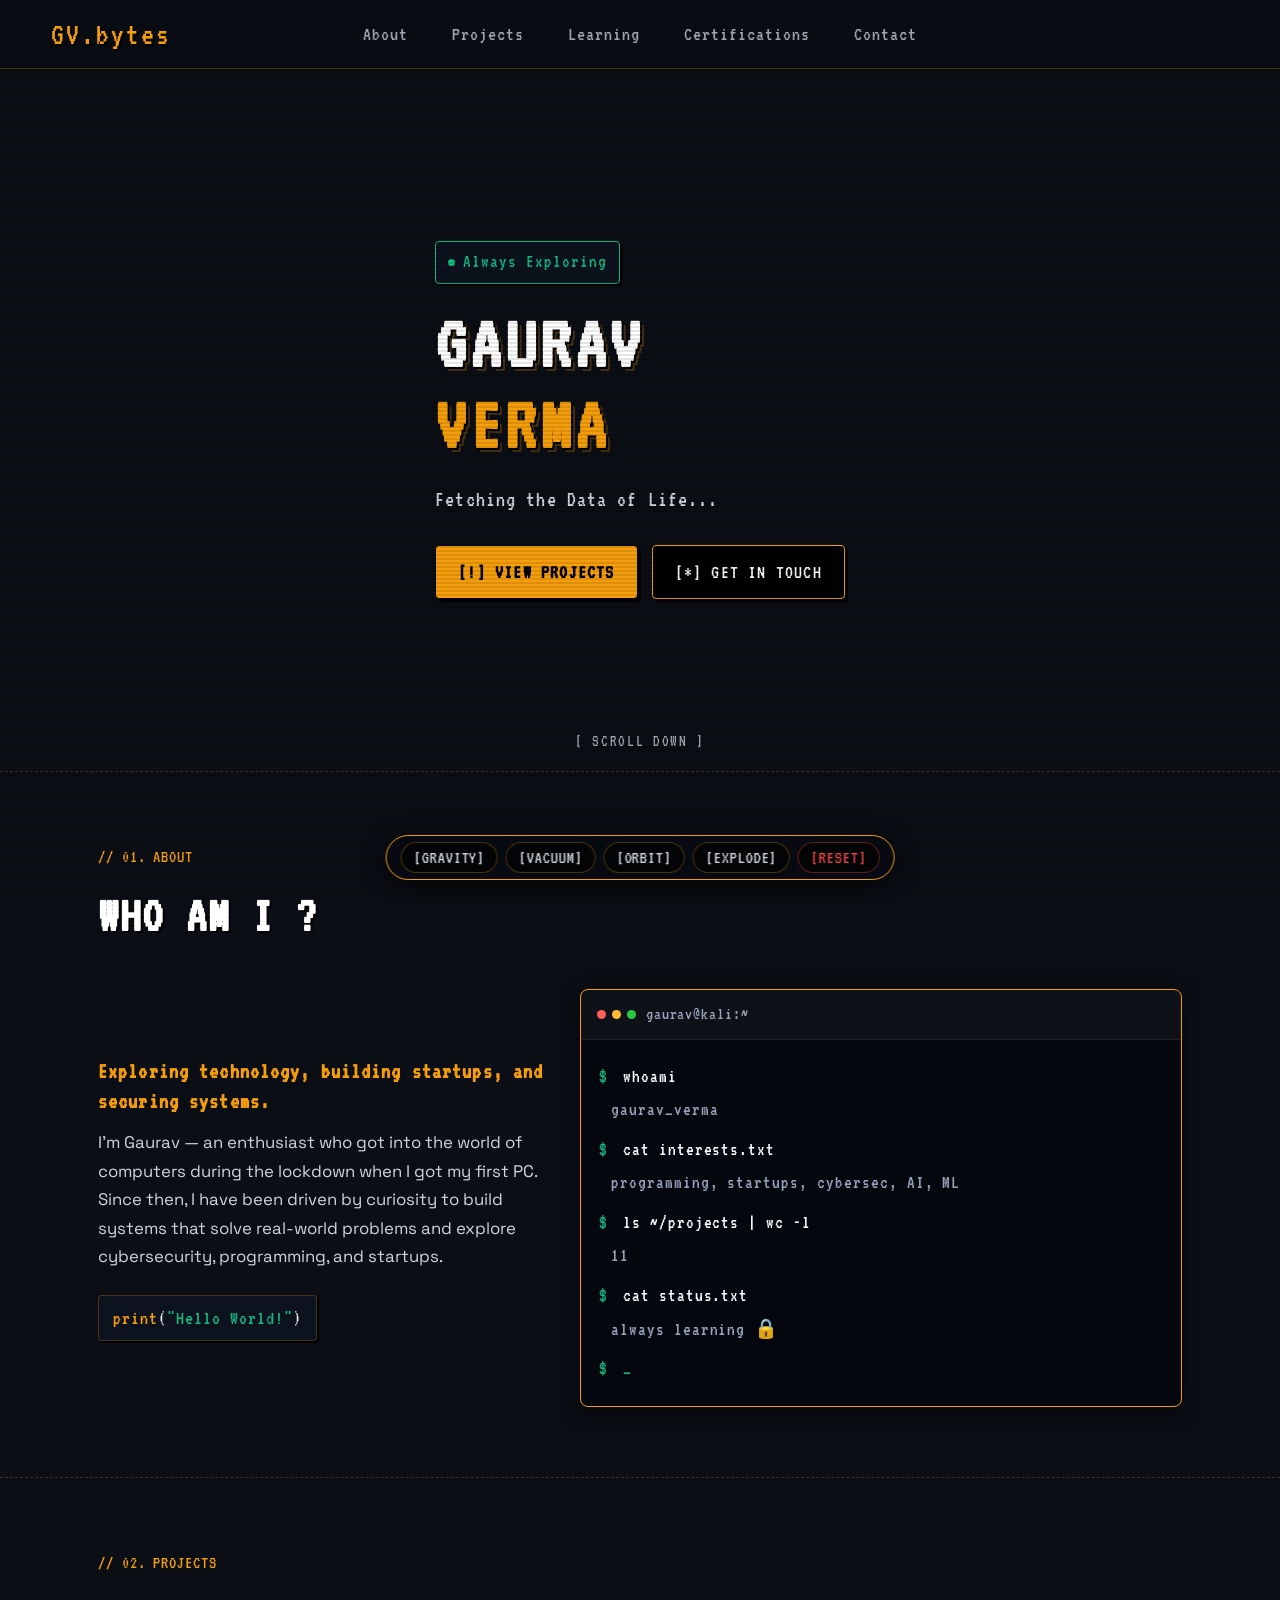
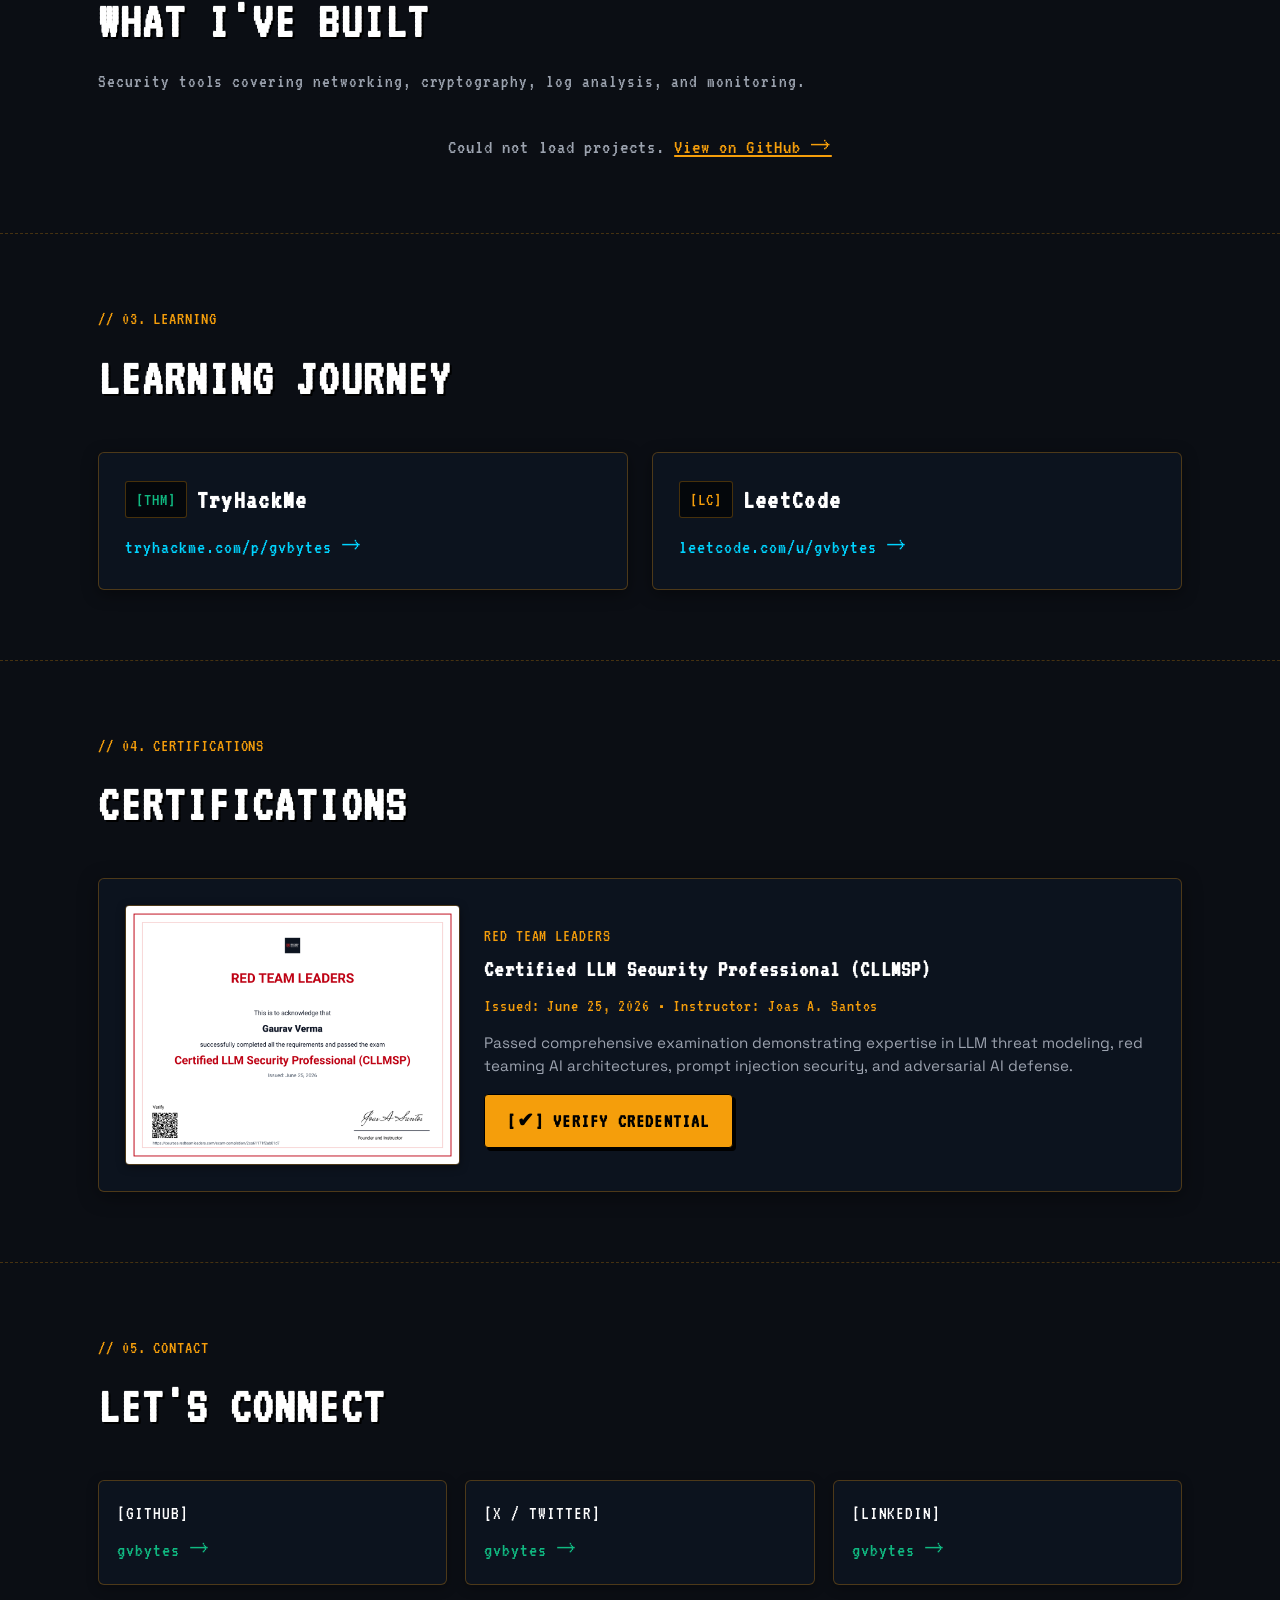
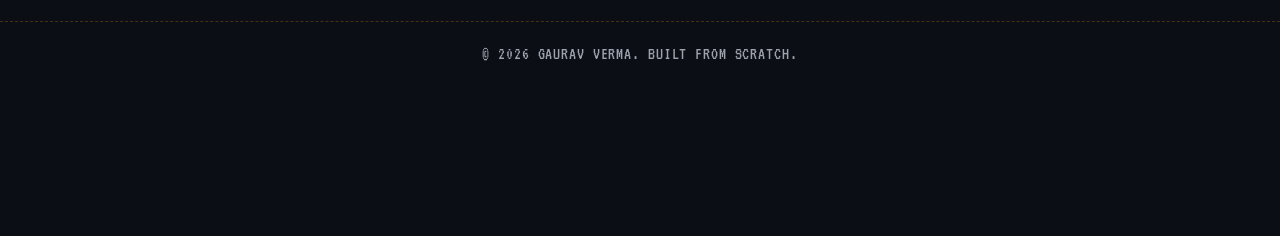
==== commit 9f59549e: "description update" ====
--- a/index.html
+++ b/index.html
@@ -4,7 +4,7 @@
     <meta charset="UTF-8">
     <meta name="viewport" content="width=device-width, initial-scale=1.0">
     <title>Gaurav Verma | Always Exploring</title>
-    <meta name="description" content="Portfolio of Gaurav Verma — cybersecurity learner and builder. Security tools, networking, cryptography, log analysis, and traffic monitoring projects.">
+    <meta name="description" content="Portfolio of Gaurav Verma — Just an Explorer, with major interest in programming, startups, cybersec, AI and ML">
     <meta name="theme-color" content="#0b0e14">
     <link rel="preconnect" href="https://fonts.googleapis.com">
     <link rel="preconnect" href="https://fonts.gstatic.com" crossorigin>
--- a/style.css
+++ b/style.css
@@ -1,16 +1,16 @@
 /* ==========================================================================
-   GVBYTES.COM — 16-BIT VOXEL SKY-ISLE DIORAMA THEME (MOBILE OPTIMIZED)
+   GVBYTES.COM — 16-BIT VOXEL SKY-ISLE DIORAMA THEME (SLEEK & PROFESSIONAL MOBILE)
    Authentic Retro Arcade Styling • Custom Light/Dark Themes • Real DOM Text Physics
    ========================================================================== */
 
 :root,
 [data-theme="dark"] {
     --bg: #0b0e14;
-    --card-bg: rgba(16, 22, 34, 0.90);
-    --card-border: rgba(245, 158, 11, 0.3);
+    --card-bg: rgba(14, 20, 32, 0.92);
+    --card-border: rgba(245, 158, 11, 0.28);
     --border: #f59e0b;
     --border-brick: #b84418;
-    --border-dim: rgba(245, 158, 11, 0.3);
+    --border-dim: rgba(245, 158, 11, 0.25);
     --accent: #f59e0b;
     --accent-hover: #ffe359;
     --accent-green: #10b981;
@@ -20,14 +20,14 @@
     --muted: #9ca3af;
     --desc-color: #d1d5db;
     --shadow-color: #000000;
-    --nav-bg: rgba(11, 14, 20, 0.88);
-    --dock-bg: rgba(6, 8, 14, 0.95);
+    --nav-bg: rgba(10, 13, 20, 0.92);
+    --dock-bg: rgba(8, 11, 18, 0.95);
     --dock-btn-bg: rgba(0, 0, 0, 0.6);
     --dock-btn-text: #d1d5db;
     --dock-btn-border: rgba(245, 158, 11, 0.3);
     --hud-item-bg: rgba(0, 0, 0, 0.6);
     --badge-bg: rgba(245, 158, 11, 0.1);
-    --scanline-opacity: 0.45;
+    --scanline-opacity: 0.40;
 }
 
 [data-theme="light"] {
@@ -46,7 +46,7 @@
     --muted: #64748b;
     --desc-color: #334155;
     --shadow-color: #0f172a;
-    --nav-bg: rgba(248, 250, 252, 0.92);
+    --nav-bg: rgba(248, 250, 252, 0.94);
     --dock-bg: rgba(255, 255, 255, 0.96);
     --dock-btn-bg: #f1f5f9;
     --dock-btn-text: #1e293b;
@@ -74,7 +74,7 @@
     font-family: 'Space Grotesk', -apple-system, sans-serif;
     line-height: 1.6;
     transition: background-color 0.3s, color 0.3s;
-    padding-bottom: 90px;
+    padding-bottom: 80px;
 }
 
 .pixel {
@@ -122,26 +122,20 @@
 
 @media (max-width: 768px) {
     .container {
-        padding: 0 18px;
-    }
-}
-
-@media (max-width: 480px) {
-    .container {
-        padding: 0 14px;
+        padding: 0 16px;
     }
 }
 
 /* Navigation */
 #navbar {
-    padding: 16px 0;
+    padding: 14px 0;
     position: sticky;
     top: 0;
     z-index: 100;
     background: var(--nav-bg);
     backdrop-filter: blur(14px);
     -webkit-backdrop-filter: blur(14px);
-    border-bottom: 2px dashed var(--border-dim);
+    border-bottom: 1px solid var(--border-dim);
     transition: background-color 0.3s, border-color 0.3s;
 }
 
@@ -153,17 +147,17 @@
     display: flex;
     justify-content: space-between;
     align-items: center;
-    min-height: 44px;
+    min-height: 40px;
 }
 
 .brand {
     display: inline-flex;
     align-items: center;
-    font-size: 2.1rem;
+    font-size: 2rem;
     line-height: 1;
     color: var(--accent);
     text-decoration: none;
-    letter-spacing: 0.08em;
+    letter-spacing: 0.06em;
     text-shadow: 2px 2px 0px var(--shadow-color);
     z-index: 2;
 }
@@ -175,7 +169,7 @@
     transform: translateX(-50%);
     display: flex;
     align-items: center;
-    gap: 22px;
+    gap: 20px;
     margin: 0;
     padding: 0;
     list-style: none;
@@ -204,39 +198,37 @@
     display: none;
 }
 
+/* Sleek Thin Mobile Header */
 @media (max-width: 860px) {
     #navbar {
-        padding: 12px 0;
+        padding: 10px 0;
+        border-bottom: 1px solid rgba(245, 158, 11, 0.2);
     }
     .nav-container {
-        display: flex;
-        flex-direction: row;
-        justify-content: space-between;
-        align-items: center;
-        width: 100%;
         padding: 0 16px;
     }
     .brand {
-        font-size: 1.9rem;
+        font-size: 1.65rem;
+        text-shadow: 1px 1px 0px var(--shadow-color);
     }
     .nav-toggle {
         display: inline-flex;
         align-items: center;
         justify-content: center;
-        background: var(--dock-btn-bg);
-        border: 2px solid var(--border);
+        background: rgba(0, 0, 0, 0.5);
+        border: 1px solid var(--accent);
         color: var(--accent);
-        font-size: 1.25rem;
-        padding: 6px 14px;
+        font-size: 1.1rem;
+        padding: 4px 10px;
+        border-radius: 4px;
         cursor: pointer;
-        box-shadow: 3px 3px 0px var(--shadow-color);
+        box-shadow: none;
         transition: all 0.15s ease;
         z-index: 2;
     }
     .nav-toggle:hover, .nav-toggle:active {
         background: var(--accent);
         color: #000;
-        border-color: var(--shadow-color);
     }
     .nav-links {
         position: absolute;
@@ -245,10 +237,10 @@
         right: 0;
         transform: none;
         width: 100%;
-        background: var(--nav-bg);
-        backdrop-filter: blur(16px);
-        -webkit-backdrop-filter: blur(16px);
-        border-bottom: 2px dashed var(--border-dim);
+        background: rgba(8, 11, 18, 0.96);
+        backdrop-filter: blur(20px);
+        -webkit-backdrop-filter: blur(20px);
+        border-bottom: 1px solid rgba(245, 158, 11, 0.2);
         display: flex;
         flex-direction: column;
         align-items: stretch;
@@ -259,19 +251,19 @@
         overflow: hidden;
         opacity: 0;
         pointer-events: none;
-        transition: max-height 0.3s cubic-bezier(0.4, 0, 0.2, 1), opacity 0.25s ease, padding 0.3s ease;
+        transition: max-height 0.25s ease-out, opacity 0.2s ease, padding 0.25s ease;
         z-index: 99;
     }
     .nav-links.open {
-        max-height: 380px;
+        max-height: 340px;
         opacity: 1;
         pointer-events: auto;
-        padding: 8px 16px 14px;
+        padding: 6px 16px 10px;
     }
     .nav-link {
-        font-size: 1.35rem;
-        padding: 10px 12px;
-        border-bottom: 1px dashed rgba(245, 158, 11, 0.18);
+        font-size: 1.2rem;
+        padding: 9px 8px;
+        border-bottom: 1px solid rgba(255, 255, 255, 0.06);
         width: 100%;
         text-align: left;
         border-radius: 0;
@@ -283,27 +275,27 @@
         border-bottom: none;
     }
     .nav-link:hover {
-        background: rgba(245, 158, 11, 0.15);
+        background: rgba(245, 158, 11, 0.12);
         color: var(--accent);
-        padding-left: 18px;
+        padding-left: 14px;
     }
 }
 
 /* Hero Section */
 .hero {
-    min-height: 80vh;
+    min-height: 78vh;
     display: flex;
     flex-direction: column;
     justify-content: center;
-    padding: 70px 0;
+    padding: 60px 0;
     position: relative;
     z-index: 10;
 }
 
 @media (max-width: 768px) {
     .hero {
-        min-height: 70vh;
-        padding: 50px 0 40px;
+        min-height: auto;
+        padding: 40px 0 30px;
     }
 }
 
@@ -312,27 +304,29 @@
     align-items: center;
     gap: 8px;
     background: var(--card-bg);
-    border: 2px solid var(--accent-green);
+    border: 1px solid var(--accent-green);
     color: var(--accent-green);
-    padding: 6px 14px;
-    font-size: 1.3rem;
+    padding: 5px 12px;
+    font-size: 1.2rem;
+    border-radius: 4px;
     width: fit-content;
-    margin-bottom: 24px;
-    box-shadow: 4px 4px 0px var(--shadow-color);
+    margin-bottom: 20px;
+    box-shadow: 2px 2px 0px var(--shadow-color);
     transition: all 0.2s;
 }
 
 @media (max-width: 480px) {
     .quest-badge {
-        font-size: 1.15rem;
-        padding: 4px 10px;
-        margin-bottom: 16px;
+        font-size: 1.05rem;
+        padding: 3px 8px;
+        margin-bottom: 14px;
     }
 }
 
 .badge-dot {
-    width: 8px;
-    height: 8px;
+    width: 7px;
+    height: 7px;
+    border-radius: 50%;
     background: var(--accent-green);
     animation: blink 1.2s infinite;
 }
@@ -343,59 +337,60 @@
 }
 
 h1 {
-    font-size: clamp(2.4rem, 11vw, 5.2rem);
-    line-height: 1.05;
-    margin-bottom: 20px;
-    letter-spacing: 0.04em;
+    font-size: clamp(2.3rem, 9.5vw, 4.8rem);
+    line-height: 1.06;
+    margin-bottom: 16px;
+    letter-spacing: 0.03em;
     color: var(--heading-color);
-    text-shadow: 3px 3px 0px var(--shadow-color), 5px 5px 0px rgba(245, 158, 11, 0.3);
+    text-shadow: 2px 2px 0px var(--shadow-color), 4px 4px 0px rgba(245, 158, 11, 0.25);
     max-width: 880px;
     word-break: break-word;
 }
 
 [data-theme="light"] h1 {
-    text-shadow: 3px 3px 0px #cbd5e1, 5px 5px 0px rgba(217, 119, 6, 0.3);
+    text-shadow: 2px 2px 0px #cbd5e1, 4px 4px 0px rgba(217, 119, 6, 0.25);
 }
 
 .lead {
-    font-size: 1.5rem;
+    font-size: 1.4rem;
     color: var(--desc-color);
     max-width: 660px;
-    margin-bottom: 36px;
+    margin-bottom: 30px;
     line-height: 1.45;
 }
 
 @media (max-width: 640px) {
     .lead {
-        font-size: 1.25rem;
-        margin-bottom: 24px;
+        font-size: 1.15rem;
+        margin-bottom: 20px;
     }
 }
 
 .btn-group {
     display: flex;
     flex-wrap: wrap;
-    gap: 16px;
+    gap: 14px;
 }
 
 @media (max-width: 480px) {
     .btn-group {
         flex-direction: column;
         width: 100%;
-        gap: 12px;
+        gap: 10px;
     }
 }
 
 .pixel-btn {
     display: inline-flex;
     align-items: center;
-    gap: 10px;
-    padding: 12px 26px;
-    font-size: 1.35rem;
+    gap: 8px;
+    padding: 10px 22px;
+    font-size: 1.25rem;
     text-decoration: none;
     cursor: pointer;
     text-transform: uppercase;
-    letter-spacing: 0.08em;
+    letter-spacing: 0.06em;
+    border-radius: 4px;
     transition: all 0.15s;
 }
 
@@ -403,42 +398,42 @@
     .pixel-btn {
         width: 100%;
         justify-content: center;
-        padding: 12px 18px;
-        font-size: 1.25rem;
+        padding: 10px 16px;
+        font-size: 1.15rem;
     }
 }
 
 .pixel-btn-amber {
     background: var(--accent);
     color: #000;
-    border: 2px solid var(--shadow-color);
+    border: 1px solid var(--shadow-color);
+    box-shadow: 3px 3px 0px var(--shadow-color);
+    font-weight: bold;
+}
+
+.pixel-btn-amber:hover {
+    transform: translate(-1px, -1px);
     box-shadow: 4px 4px 0px var(--shadow-color);
-    font-weight: bold;
-}
-
-.pixel-btn-amber:hover {
-    transform: translate(-2px, -2px);
-    box-shadow: 6px 6px 0px var(--shadow-color);
     background: var(--accent-hover);
 }
 
 .pixel-btn-dark {
     background: #000;
     color: #fff;
-    border: 2px solid var(--border);
-    box-shadow: 4px 4px 0px var(--shadow-color);
+    border: 1px solid var(--border);
+    box-shadow: 3px 3px 0px var(--shadow-color);
 }
 
 [data-theme="light"] .pixel-btn-dark {
     background: #0f172a;
     color: #ffffff;
-    border: 2px solid #0f172a;
-    box-shadow: 4px 4px 0px rgba(15, 23, 42, 0.3);
+    border: 1px solid #0f172a;
+    box-shadow: 3px 3px 0px rgba(15, 23, 42, 0.3);
 }
 
 .pixel-btn-dark:hover {
     border-color: var(--accent);
-    transform: translate(-2px, -2px);
+    transform: translate(-1px, -1px);
 }
 
 .scroll-indicator {
@@ -459,31 +454,31 @@
 
 /* Sections */
 .section {
-    padding: 80px 0;
-    border-top: 2px dashed var(--border-dim);
+    padding: 70px 0;
+    border-top: 1px dashed var(--border-dim);
     position: relative;
     z-index: 10;
 }
 
 @media (max-width: 768px) {
     .section {
-        padding: 50px 0;
+        padding: 44px 0;
     }
 }
 
 .section-header {
-    margin-bottom: 36px;
+    margin-bottom: 32px;
 }
 
 .section-tag {
-    font-size: 1.25rem;
+    font-size: 1.15rem;
     color: var(--accent);
     display: block;
-    margin-bottom: 6px;
+    margin-bottom: 4px;
 }
 
 .section-header h2 {
-    font-size: clamp(2.0rem, 5vw, 3.4rem);
+    font-size: clamp(1.9rem, 5vw, 3.2rem);
     letter-spacing: 0.04em;
     color: var(--heading-color);
     text-shadow: 2px 2px 0px var(--shadow-color);
@@ -494,9 +489,9 @@
 }
 
 .section-subtitle {
-    font-size: 1.25rem;
+    font-size: 1.2rem;
     color: var(--muted);
-    margin-top: 6px;
+    margin-top: 4px;
 }
 
 /* About Grid */
@@ -510,14 +505,14 @@
 @media (max-width: 960px) {
     .about-grid { 
         grid-template-columns: 1fr; 
-        gap: 28px;
+        gap: 24px;
     }
 }
 
 .about-tagline {
-    font-size: 1.45rem;
+    font-size: 1.4rem;
     color: var(--accent);
-    margin-bottom: 14px;
+    margin-bottom: 12px;
     line-height: 1.35;
 }
 
@@ -525,29 +520,30 @@
     color: var(--desc-color);
     font-size: 1.05rem;
     line-height: 1.7;
-    margin-bottom: 20px;
+    margin-bottom: 18px;
 }
 
 .bio-footer-code {
     background: var(--card-bg);
     border: 1px solid var(--border-dim);
-    padding: 8px 16px;
-    font-size: 1.3rem;
+    padding: 6px 14px;
+    font-size: 1.25rem;
     width: fit-content;
-    box-shadow: 3px 3px 0px var(--shadow-color);
+    border-radius: 4px;
+    box-shadow: 2px 2px 0px var(--shadow-color);
 }
 
 .code-keyword { color: var(--accent); }
 .code-string { color: var(--accent-green); }
 
-/* Sleek Kali Terminal - Mobile Optimized */
+/* Sleek Kali Terminal - Thin & Refined */
 .terminal-window {
-    border-radius: 10px;
+    border-radius: 8px;
     overflow: hidden;
-    border: 2px solid var(--border);
+    border: 1px solid var(--border);
     background: rgba(6, 8, 16, 0.96);
     backdrop-filter: blur(16px);
-    box-shadow: 6px 6px 0px var(--shadow-color);
+    box-shadow: 0 4px 20px rgba(0, 0, 0, 0.6);
     transition: box-shadow 0.3s ease, border-color 0.3s ease;
     width: 100%;
     max-width: 100%;
@@ -555,29 +551,29 @@
 
 .terminal-window:hover {
     border-color: var(--accent);
-    box-shadow: 8px 8px 0px var(--accent);
+    box-shadow: 0 6px 24px rgba(245, 158, 11, 0.2);
 }
 
 .terminal-header {
     display: flex;
     align-items: center;
-    gap: 12px;
-    padding: 12px 18px;
+    gap: 10px;
+    padding: 10px 16px;
     background: rgba(255, 255, 255, 0.04);
-    border-bottom: 1px solid rgba(255, 255, 255, 0.08);
+    border-bottom: 1px solid rgba(255, 255, 255, 0.06);
 }
 
 @media (max-width: 480px) {
     .terminal-header {
-        padding: 10px 14px;
-    }
-}
-
-.terminal-dots { display: flex; gap: 7px; }
+        padding: 8px 12px;
+    }
+}
+
+.terminal-dots { display: flex; gap: 6px; }
 
 .terminal-dot {
-    width: 11px;
-    height: 11px;
+    width: 9px;
+    height: 9px;
     border-radius: 50%;
 }
 
@@ -586,23 +582,23 @@
 .dot-green  { background: #28c840; }
 
 .terminal-title {
-    font-size: 1.15rem;
+    font-size: 1.1rem;
     color: #94a3b8;
 }
 
 .terminal-body {
-    padding: 22px 20px;
-    font-size: 1.25rem;
-    line-height: 1.8;
+    padding: 20px 18px;
+    font-size: 1.2rem;
+    line-height: 1.75;
     word-break: break-word;
     overflow-x: hidden;
 }
 
 @media (max-width: 600px) {
     .terminal-body {
-        padding: 16px 14px;
-        font-size: 1.15rem;
-        line-height: 1.65;
+        padding: 14px 12px;
+        font-size: 1.05rem;
+        line-height: 1.6;
     }
 }
 
@@ -615,19 +611,19 @@
 
 .prompt {
     color: var(--accent-green);
-    margin-right: 8px;
+    margin-right: 6px;
 }
 
 .terminal-output {
     color: #94a3b8;
-    padding-left: 14px;
+    padding-left: 12px;
     margin-bottom: 6px;
     word-break: break-word;
 }
 
 @media (max-width: 480px) {
     .terminal-output {
-        padding-left: 8px;
+        padding-left: 6px;
     }
 }
 
@@ -638,85 +634,86 @@
 
 /* Projects Section */
 .project-group-title {
-    font-size: 1.5rem;
+    font-size: 1.45rem;
     color: var(--accent);
-    margin-bottom: 18px;
+    margin-bottom: 16px;
     border-bottom: 1px dashed var(--border-dim);
-    padding-bottom: 8px;
+    padding-bottom: 6px;
 }
 
 .projects-grid {
     display: grid;
     grid-template-columns: repeat(3, 1fr);
-    gap: 24px;
+    gap: 20px;
 }
 
 @media (max-width: 960px) {
     .projects-grid {
         grid-template-columns: repeat(2, 1fr);
-        gap: 20px;
+        gap: 16px;
     }
 }
 
 @media (max-width: 640px) {
     .projects-grid {
         grid-template-columns: 1fr;
-        gap: 16px;
+        gap: 14px;
     }
 }
 
 .project-card {
     background: var(--card-bg);
-    border: 2px solid var(--card-border);
-    padding: 22px;
-    box-shadow: 4px 4px 0px var(--shadow-color);
+    border: 1px solid var(--card-border);
+    padding: 20px;
+    box-shadow: 0 4px 16px rgba(0, 0, 0, 0.4);
     transition: all 0.2s ease;
     display: flex;
     flex-direction: column;
     text-decoration: none;
-    border-radius: 4px;
+    border-radius: 6px;
 }
 
 @media (max-width: 480px) {
     .project-card {
-        padding: 18px 16px;
+        padding: 16px 14px;
     }
 }
 
 .project-card:hover {
     border-color: var(--accent);
-    transform: translate(-3px, -3px);
-    box-shadow: 7px 7px 0px var(--accent);
+    transform: translateY(-2px);
+    box-shadow: 0 8px 24px rgba(245, 158, 11, 0.2);
 }
 
 .project-badge {
-    font-size: 1.05rem;
+    font-size: 0.95rem;
     color: var(--accent);
     background: var(--badge-bg);
     border: 1px solid var(--border-dim);
-    padding: 2px 8px;
+    padding: 2px 6px;
+    border-radius: 3px;
     width: fit-content;
-    margin-bottom: 12px;
+    margin-bottom: 10px;
 }
 
 .project-card-title {
-    font-size: 1.6rem;
+    font-size: 1.5rem;
     color: var(--heading-color);
-    margin-bottom: 10px;
+    margin-bottom: 8px;
     word-break: break-word;
 }
 
 @media (max-width: 480px) {
     .project-card-title {
-        font-size: 1.45rem;
+        font-size: 1.35rem;
     }
 }
 
 .project-card-desc {
     color: var(--muted);
-    font-size: 1rem;
-    line-height: 1.6;
-    margin-bottom: 18px;
+    font-size: 0.95rem;
+    line-height: 1.55;
+    margin-bottom: 16px;
     flex: 1;
 }
 
@@ -726,10 +723,10 @@
     justify-content: space-between;
     align-items: center;
     gap: 8px;
-    font-size: 1.2rem;
+    font-size: 1.15rem;
     color: var(--accent-green);
-    border-top: 1px dashed var(--card-border);
-    padding-top: 12px;
+    border-top: 1px dashed rgba(245, 158, 11, 0.2);
+    padding-top: 10px;
     flex-wrap: wrap;
 }
 
@@ -757,8 +754,8 @@
 }
 
 .project-lang-dot {
-    width: 8px;
-    height: 8px;
+    width: 7px;
+    height: 7px;
     border-radius: 50%;
     display: inline-block;
 }
@@ -771,56 +768,57 @@
 .learning-grid {
     display: grid;
     grid-template-columns: 1fr 1fr;
-    gap: 28px;
+    gap: 24px;
 }
 
 @media (max-width: 800px) {
     .learning-grid { 
         grid-template-columns: 1fr; 
-        gap: 20px;
+        gap: 16px;
     }
 }
 
 .learning-card {
     background: var(--card-bg);
-    border: 2px solid var(--card-border);
-    padding: 30px;
-    box-shadow: 5px 5px 0px var(--shadow-color);
+    border: 1px solid var(--card-border);
+    padding: 26px;
+    box-shadow: 0 4px 16px rgba(0, 0, 0, 0.4);
     transition: all 0.2s ease;
-    border-radius: 4px;
+    border-radius: 6px;
 }
 
 @media (max-width: 480px) {
     .learning-card {
-        padding: 20px 16px;
+        padding: 16px 14px;
     }
 }
 
 .learning-card-header {
     display: flex;
     align-items: center;
-    gap: 12px;
-    margin-bottom: 12px;
+    gap: 10px;
+    margin-bottom: 10px;
 }
 
 .hud-item {
     background: var(--hud-item-bg);
-    padding: 4px 12px;
+    padding: 3px 10px;
     border: 1px solid var(--card-border);
-    font-size: 1.2rem;
+    border-radius: 3px;
+    font-size: 1.15rem;
 }
 
 .learning-card h3 {
-    font-size: 1.75rem;
+    font-size: 1.65rem;
     color: var(--heading-color);
 }
 
 .learning-profile-link {
-    font-size: 1.35rem;
+    font-size: 1.25rem;
     color: var(--accent-cyan);
     text-decoration: none;
     display: block;
-    margin-top: 8px;
+    margin-top: 6px;
     word-break: break-all;
 }
 
@@ -836,22 +834,22 @@
 /* Certifications */
 .cert-card {
     background: var(--card-bg);
-    border: 2px solid var(--card-border);
-    padding: 30px;
+    border: 1px solid var(--card-border);
+    padding: 26px;
     display: grid;
     grid-template-columns: 1fr 2fr;
-    gap: 28px;
-    box-shadow: 6px 6px 0px var(--shadow-color);
+    gap: 24px;
+    box-shadow: 0 4px 20px rgba(0, 0, 0, 0.4);
     align-items: center;
     transition: all 0.2s ease;
-    border-radius: 4px;
+    border-radius: 6px;
 }
 
 @media (max-width: 800px) {
     .cert-card { 
         grid-template-columns: 1fr; 
-        gap: 20px;
-        padding: 20px 16px;
+        gap: 16px;
+        padding: 16px 14px;
     }
 }
 
@@ -859,107 +857,108 @@
     max-width: 100%;
     height: auto;
     border: 1px solid var(--card-border);
-    box-shadow: 3px 3px 0px var(--shadow-color);
+    border-radius: 4px;
+    box-shadow: 0 2px 8px rgba(0, 0, 0, 0.4);
     display: block;
 }
 
 .cert-issuer {
-    font-size: 1.15rem;
+    font-size: 1.1rem;
     display: block;
-    margin-bottom: 6px;
+    margin-bottom: 4px;
 }
 
 .cert-title {
-    font-size: 1.55rem;
+    font-size: 1.45rem;
     color: var(--heading-color);
-    margin-bottom: 10px;
+    margin-bottom: 8px;
     line-height: 1.3;
 }
 
 @media (max-width: 480px) {
     .cert-title {
-        font-size: 1.35rem;
+        font-size: 1.25rem;
     }
 }
 
 .cert-meta {
-    font-size: 1.15rem;
+    font-size: 1.1rem;
     color: var(--accent);
-    margin-bottom: 12px;
+    margin-bottom: 10px;
 }
 
 .cert-description {
     color: var(--muted);
     font-size: 0.95rem;
-    line-height: 1.6;
-    margin-bottom: 20px;
+    line-height: 1.55;
+    margin-bottom: 16px;
 }
 
 /* Contact Social Cards */
 .social-links {
     display: grid;
     grid-template-columns: repeat(auto-fit, minmax(220px, 1fr));
-    gap: 20px;
-    margin-bottom: 40px;
+    gap: 18px;
+    margin-bottom: 36px;
 }
 
 @media (max-width: 600px) {
     .social-links {
         grid-template-columns: 1fr;
-        gap: 14px;
-        margin-bottom: 28px;
+        gap: 12px;
+        margin-bottom: 24px;
     }
 }
 
 .social-card {
     background: var(--card-bg);
-    border: 2px solid var(--card-border);
-    padding: 22px;
+    border: 1px solid var(--card-border);
+    padding: 18px;
     text-decoration: none;
-    box-shadow: 4px 4px 0px var(--shadow-color);
+    box-shadow: 0 3px 12px rgba(0, 0, 0, 0.3);
     transition: all 0.2s;
     display: flex;
     flex-direction: column;
-    border-radius: 4px;
+    border-radius: 6px;
 }
 
 @media (max-width: 480px) {
     .social-card {
-        padding: 16px 14px;
+        padding: 14px 12px;
     }
 }
 
 .social-card:hover {
     border-color: var(--accent);
     background: var(--accent);
-    transform: translate(-3px, -3px);
-    box-shadow: 7px 7px 0px var(--shadow-color);
+    transform: translateY(-2px);
+    box-shadow: 0 6px 20px rgba(245, 158, 11, 0.25);
 }
 
 .social-label {
+    font-size: 1.2rem;
+    color: var(--heading-color);
+    margin-bottom: 4px;
+}
+
+.social-card:hover .social-label { color: #000; }
+
+.social-handle {
     font-size: 1.25rem;
-    color: var(--heading-color);
-    margin-bottom: 6px;
-}
-
-.social-card:hover .social-label { color: #000; }
-
-.social-handle {
-    font-size: 1.3rem;
 }
 
 .social-card:hover .social-handle { color: #000 !important; }
 
 .footer-bottom {
     text-align: center;
-    font-size: 1.15rem;
+    font-size: 1.1rem;
     color: var(--muted);
-    padding: 20px 0;
+    padding: 18px 0;
     border-top: 1px dashed var(--border-dim);
 }
 
 /* ==========================================================================
-   VOXEL INTERACTIVE PHYSICS DOCK (MOBILE OPTIMIZED)
+   VOXEL INTERACTIVE PHYSICS DOCK (THIN & SLEEK PILL)
    ========================================================================== */
 .voxel-physics-dock {
     position: fixed;
@@ -967,23 +966,16 @@
     left: 50%;
     transform: translateX(-50%);
     background: var(--dock-bg);
-    border: 2px solid var(--border);
-    box-shadow: 5px 5px 0px var(--shadow-color);
-    padding: 8px 12px;
+    border: 1px solid var(--border);
+    border-radius: 99px;
+    box-shadow: 0 4px 20px rgba(0, 0, 0, 0.7);
+    padding: 6px 14px;
     z-index: 100;
-    backdrop-filter: blur(12px);
+    backdrop-filter: blur(16px);
     display: flex;
     align-items: center;
     transition: background-color 0.3s, border-color 0.3s;
-    max-width: calc(100vw - 20px);
-}
-
-@media (max-width: 480px) {
-    .voxel-physics-dock {
-        bottom: 12px;
-        padding: 6px 8px;
-        box-shadow: 3px 3px 0px var(--shadow-color);
-    }
+    max-width: calc(100vw - 24px);
 }
 
 .btn-text-full { display: inline; }
@@ -1001,7 +993,8 @@
     border: 1px solid var(--dock-btn-border);
     color: var(--dock-btn-text);
     font-size: 1.15rem;
-    padding: 6px 12px;
+    padding: 5px 12px;
+    border-radius: 99px;
     cursor: pointer;
     transition: all 0.15s;
 }
@@ -1015,9 +1008,9 @@
         font-weight: bold;
     }
     .voxel-physics-dock {
-        bottom: 14px;
-        padding: 5px 8px;
-        max-width: calc(100vw - 16px);
+        bottom: 12px;
+        padding: 5px 10px;
+        max-width: calc(100vw - 20px);
     }
     .dock-buttons {
         flex-direction: row !important;
@@ -1028,8 +1021,8 @@
     }
     .dock-hud-btn {
         font-size: 1.15rem !important;
-        padding: 6px 10px !important;
-        min-width: 38px !important;
+        padding: 5px 10px !important;
+        min-width: 36px !important;
         text-align: center !important;
         line-height: 1 !important;
     }
@@ -1172,10 +1165,11 @@
     right: 24px;
     background: var(--accent);
     color: #000;
-    border: 2px solid var(--shadow-color);
-    box-shadow: 3px 3px 0px var(--shadow-color);
+    border: 1px solid var(--shadow-color);
+    box-shadow: 2px 2px 0px var(--shadow-color);
     font-size: 1.2rem;
     padding: 8px 14px;
+    border-radius: 4px;
     cursor: pointer;
     z-index: 90;
     display: none;
@@ -1183,10 +1177,10 @@
 
 @media (max-width: 480px) {
     .back-to-top {
-        bottom: 70px;
+        bottom: 64px;
         right: 14px;
-        font-size: 1.05rem;
-        padding: 6px 10px;
+        font-size: 1rem;
+        padding: 5px 8px;
     }
 }
 
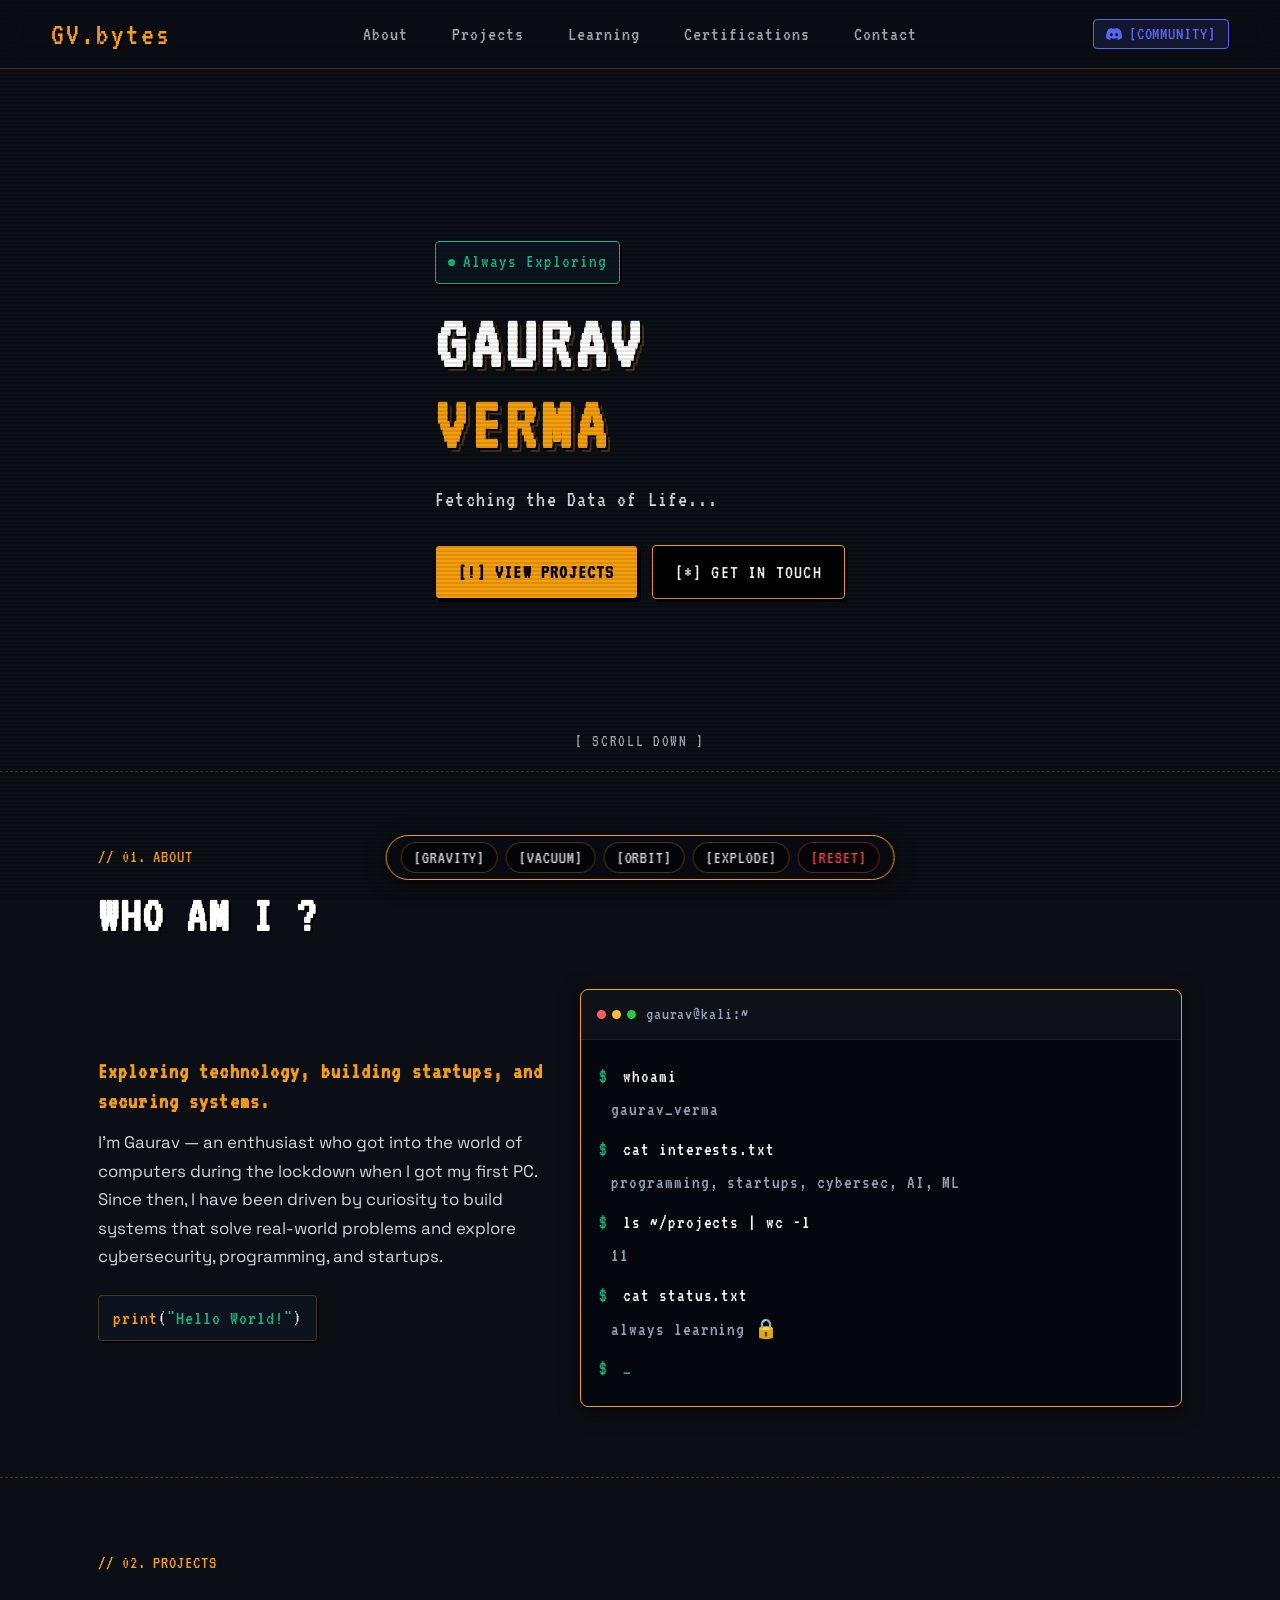
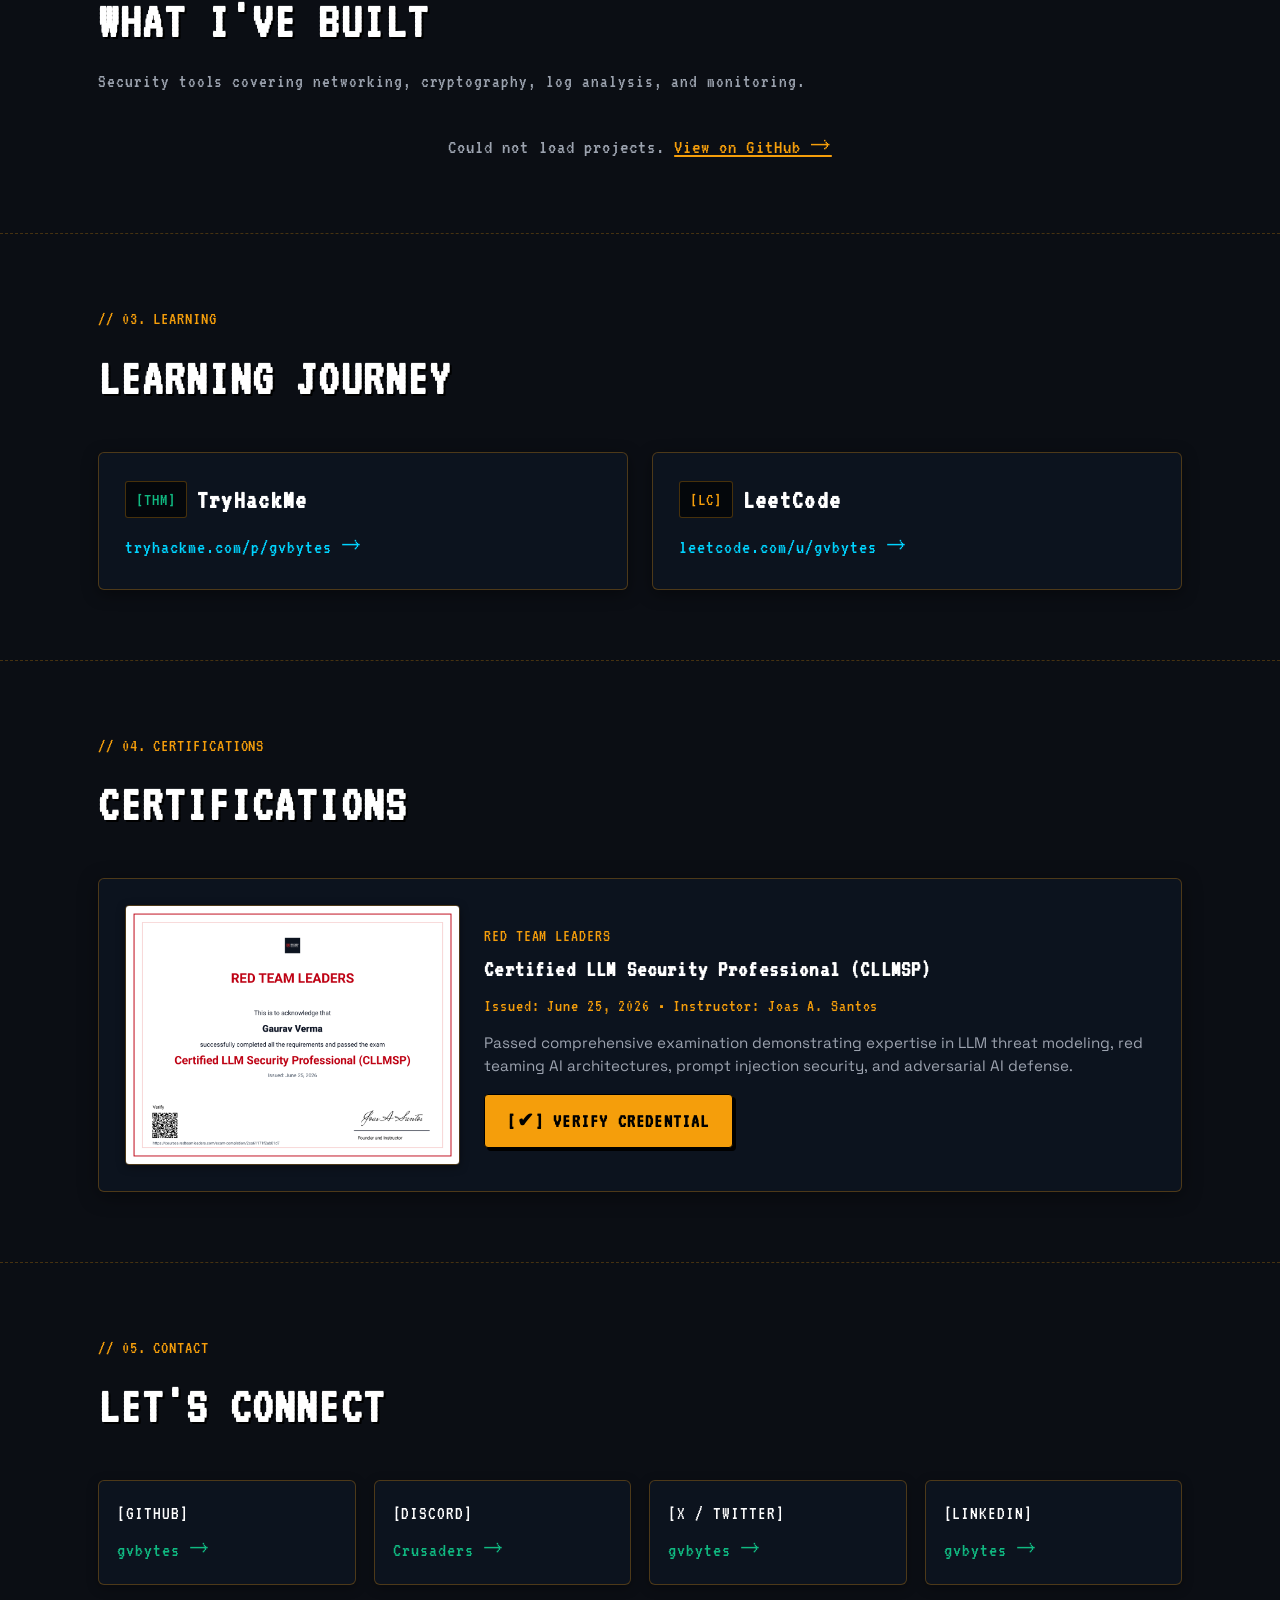
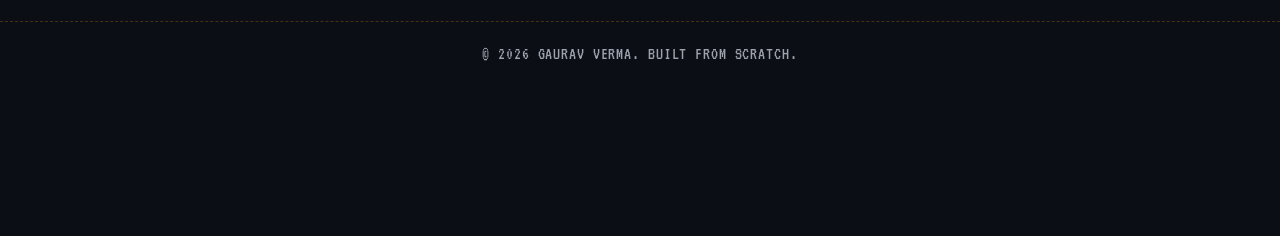
==== commit ae4d6c0f: "Add Discord Community button to navbar and contact section" ====
--- a/index.html
+++ b/index.html
@@ -28,16 +28,23 @@
     <nav id="navbar">
         <div class="nav-container">
             <a href="#hero" class="brand pixel">GV<span class="accent">.bytes</span></a>
-            <button class="nav-toggle pixel" id="nav-toggle" aria-label="Toggle navigation menu" aria-expanded="false">
-                <span id="nav-toggle-text">[MENU]</span>
-            </button>
             <div class="nav-links" id="nav-links">
                 <a href="#about" class="nav-link pixel">About</a>
                 <a href="#projects" class="nav-link pixel">Projects</a>
                 <a href="#learning" class="nav-link pixel">Learning</a>
                 <a href="#certifications" class="nav-link pixel">Certifications</a>
                 <a href="#contact" class="nav-link pixel">Contact</a>
-            </div>
+                <a href="https://discord.gg/Wh6aYXs7S" target="_blank" rel="noopener noreferrer" class="nav-link nav-discord-mobile pixel">Discord Community ↗</a>
+            </div>
+            <a href="https://discord.gg/Wh6aYXs7S" target="_blank" rel="noopener noreferrer" class="nav-discord-btn pixel" title="Join Crusaders Community on Discord">
+                <svg class="discord-icon" viewBox="0 0 24 24" width="16" height="16" fill="currentColor">
+                    <path d="M20.317 4.37a19.791 19.791 0 0 0-4.885-1.515.074.074 0 0 0-.079.037c-.21.375-.444.864-.608 1.25a18.27 18.27 0 0 0-5.487 0 12.64 12.64 0 0 0-.617-1.25.077.077 0 0 0-.079-.037A19.736 19.736 0 0 0 3.677 4.37a.07.07 0 0 0-.032.027C.533 9.046-.32 13.58.099 18.057a.082.082 0 0 0 .031.057 19.9 19.9 0 0 0 5.993 3.03.078.078 0 0 0 .084-.028c.462-.63.874-1.295 1.226-1.994.021-.041.001-.09-.041-.106a13.107 13.107 0 0 1-1.872-.892.077.077 0 0 1-.008-.128 10.2 10.2 0 0 0 .372-.292.074.074 0 0 1 .077-.01c3.929 1.793 8.18 1.793 12.061 0a.074.074 0 0 1 .078.01c.12.098.246.198.373.292a.077.077 0 0 1-.006.127 12.299 12.299 0 0 1-1.873.894.077.077 0 0 0-.041.107c.36.698.772 1.362 1.225 1.993a.076.076 0 0 0 .084.028 19.839 19.839 0 0 0 6.002-3.03.077.077 0 0 0 .032-.054c.5-5.177-.838-9.674-3.549-13.66a.061.061 0 0 0-.031-.028zM8.02 15.33c-1.183 0-2.157-1.085-2.157-2.419 0-1.333.956-2.419 2.157-2.419 1.21 0 2.176 1.096 2.157 2.42 0 1.333-.956 2.418-2.157 2.418zm7.975 0c-1.183 0-2.157-1.085-2.157-2.419 0-1.333.955-2.419 2.157-2.419 1.21 0 2.176 1.096 2.157 2.42 0 1.333-.946 2.418-2.157 2.418z"/>
+                </svg>
+                <span>[COMMUNITY]</span>
+            </a>
+            <button class="nav-toggle pixel" id="nav-toggle" aria-label="Toggle navigation menu" aria-expanded="false">
+                <span id="nav-toggle-text">[MENU]</span>
+            </button>
         </div>
     </nav>
 
@@ -203,6 +210,10 @@
                     <span class="social-label pixel">[GITHUB]</span>
                     <span class="social-handle pixel green-text">gvbytes →</span>
                 </a>
+                <a href="https://discord.gg/Wh6aYXs7S" target="_blank" rel="noopener noreferrer" class="social-card" id="social-discord">
+                    <span class="social-label pixel">[DISCORD]</span>
+                    <span class="social-handle pixel green-text">Crusaders →</span>
+                </a>
                 <a href="https://x.com/gvbytes" target="_blank" rel="noopener noreferrer" class="social-card" id="social-x">
                     <span class="social-label pixel">[X / TWITTER]</span>
                     <span class="social-handle pixel green-text">gvbytes →</span>
--- a/style.css
+++ b/style.css
@@ -194,12 +194,58 @@
     background: rgba(245, 158, 11, 0.12);
 }
 
+.nav-discord-btn {
+    display: inline-flex;
+    align-items: center;
+    gap: 7px;
+    background: rgba(88, 101, 242, 0.12);
+    border: 1px solid #5865F2;
+    color: #5865F2;
+    padding: 5px 12px;
+    font-size: 1.15rem;
+    border-radius: 4px;
+    text-decoration: none;
+    transition: all 0.2s ease;
+    z-index: 2;
+    line-height: 1;
+}
+
+.nav-discord-btn:hover {
+    background: #5865F2;
+    color: #ffffff;
+    box-shadow: 0 0 14px rgba(88, 101, 242, 0.5);
+    transform: translateY(-1px);
+}
+
+.discord-icon {
+    display: inline-block;
+    flex-shrink: 0;
+}
+
+.nav-discord-mobile {
+    display: none !important;
+}
+
 .nav-toggle {
     display: none;
 }
 
 /* Sleek Thin Mobile Header */
 @media (max-width: 860px) {
+    .nav-discord-btn {
+        display: none !important;
+    }
+    .nav-discord-mobile {
+        display: flex !important;
+        color: #5865F2 !important;
+        background: rgba(88, 101, 242, 0.08);
+        border-top: 1px dashed rgba(88, 101, 242, 0.3) !important;
+        margin-top: 4px;
+    }
+    .nav-discord-mobile:hover {
+        background: #5865F2 !important;
+        color: #fff !important;
+    }
     #navbar {
         padding: 10px 0;
         border-bottom: 1px solid rgba(245, 158, 11, 0.2);
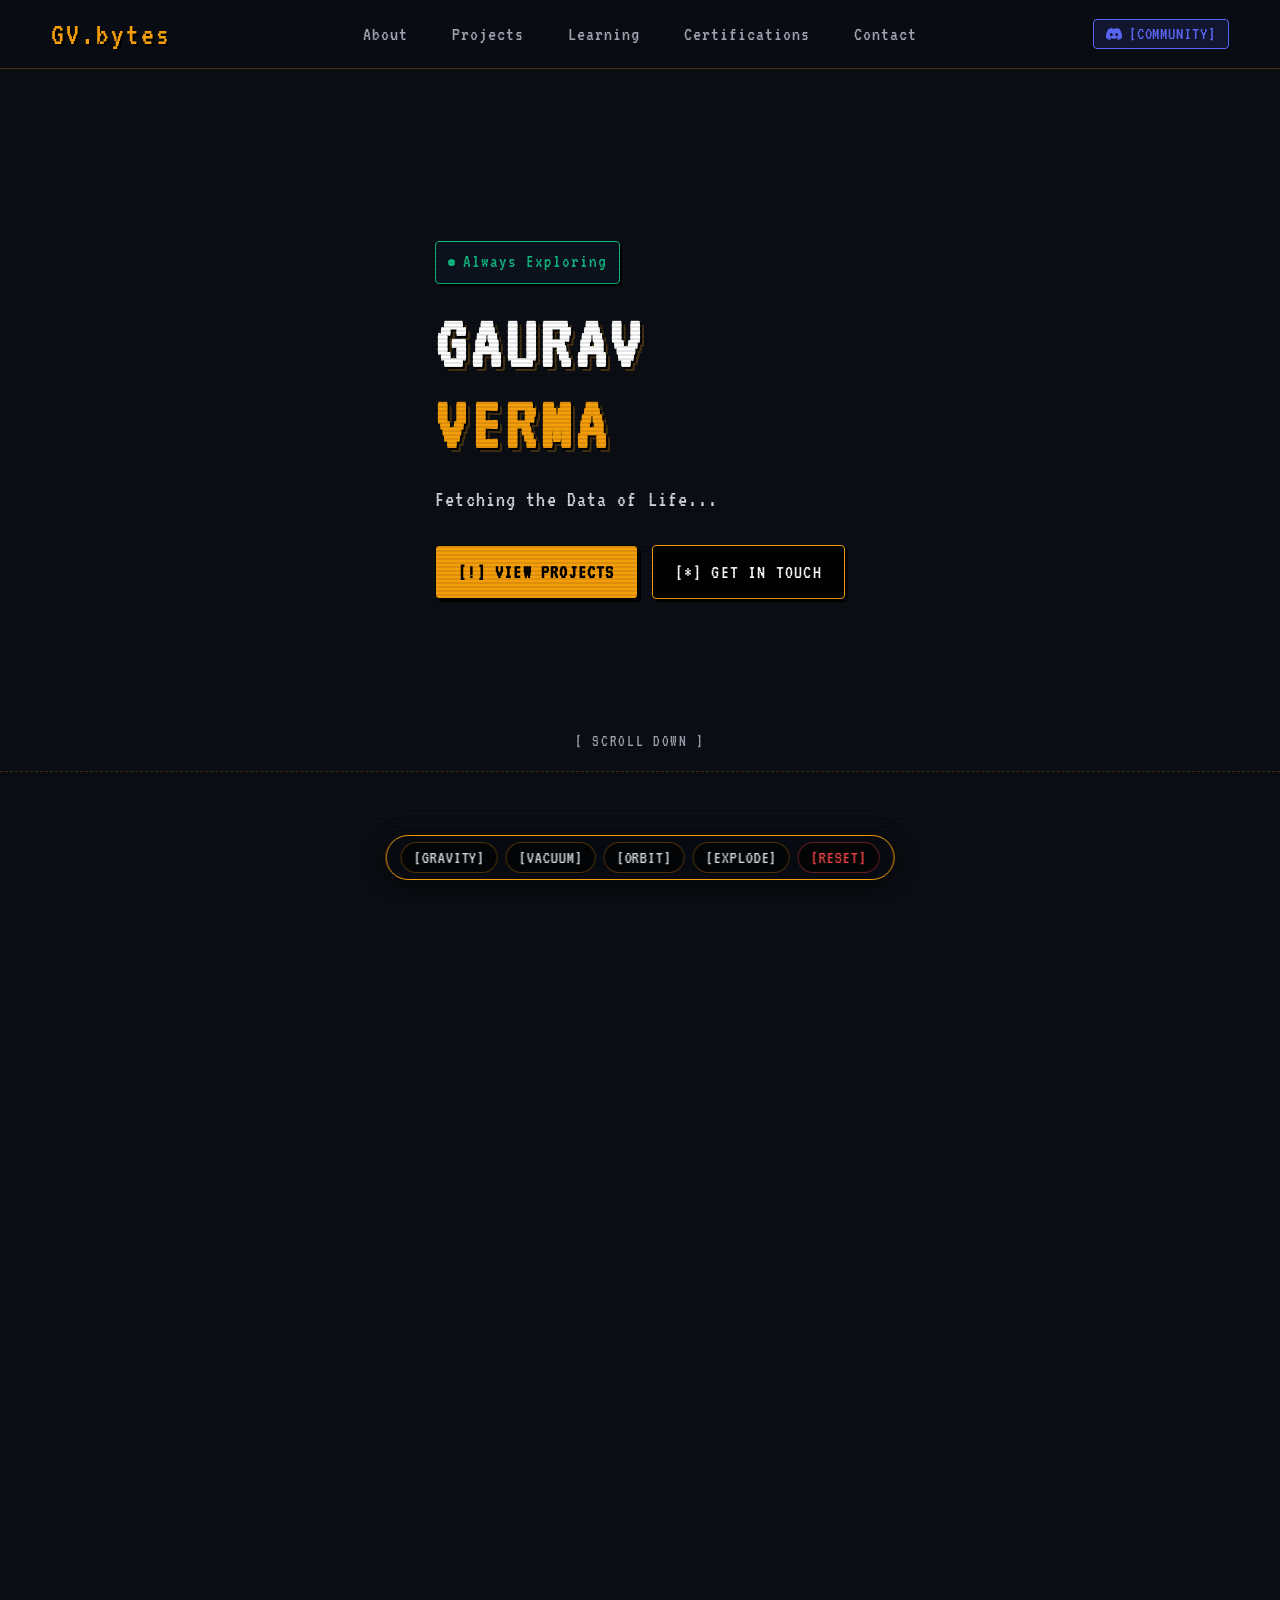
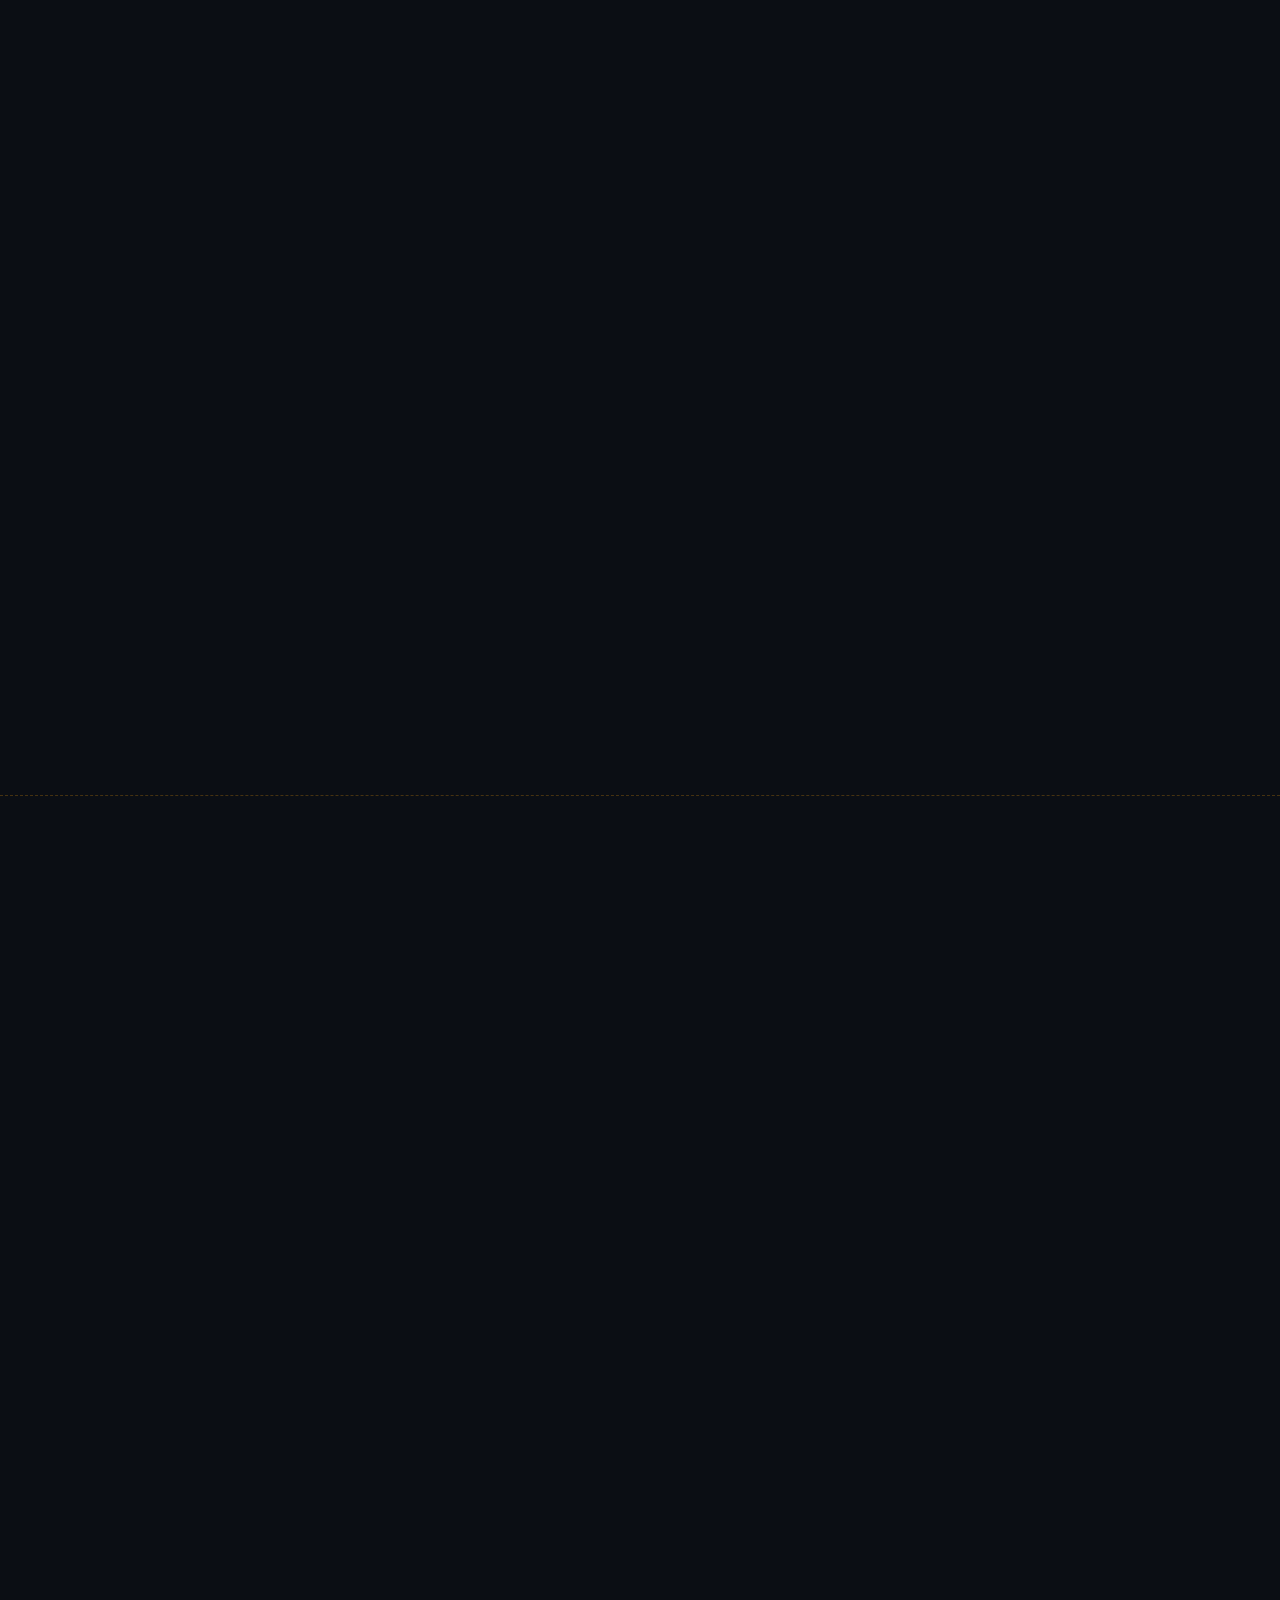
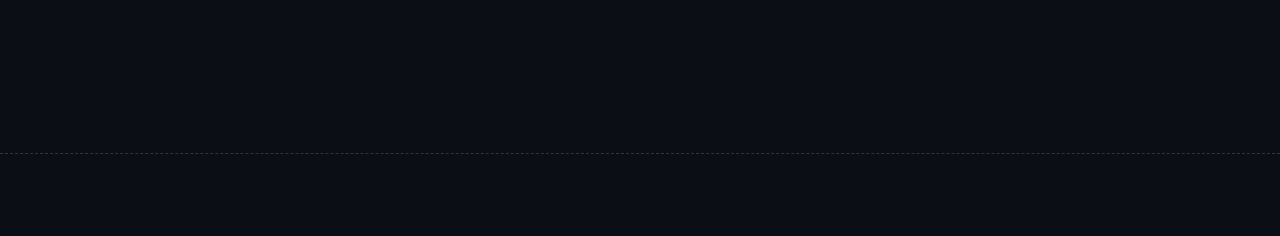
==== commit 26c6afad: "Optimize Lighthouse performance metrics and update Discord community invite" ====
--- a/index.html
+++ b/index.html
@@ -5,13 +5,14 @@
     <meta name="viewport" content="width=device-width, initial-scale=1.0">
     <title>Gaurav Verma | Always Exploring</title>
     <meta name="description" content="Portfolio of Gaurav Verma — Just an Explorer, with major interest in programming, startups, cybersec, AI and ML">
-    <meta name="theme-color" content="#0b0e14">
     <link rel="preconnect" href="https://fonts.googleapis.com">
     <link rel="preconnect" href="https://fonts.gstatic.com" crossorigin>
+    <link rel="preload" href="https://fonts.googleapis.com/css2?family=VT323&family=DotGothic16&family=Space+Grotesk:wght@500;700&family=JetBrains+Mono:wght@400;500;600&display=swap" as="style">
     <link href="https://fonts.googleapis.com/css2?family=VT323&family=DotGothic16&family=Space+Grotesk:wght@500;700&family=JetBrains+Mono:wght@400;500;600&display=swap" rel="stylesheet">
     <link rel="stylesheet" href="style.css">
     <link rel="icon" type="image/svg+xml" href="favicon.svg">
-    <script src="https://cdnjs.cloudflare.com/ajax/libs/three.js/r128/three.min.js"></script>
+    <script src="https://cdnjs.cloudflare.com/ajax/libs/three.js/r128/three.min.js" defer></script>
+    <script src="script.js" defer></script>
 </head>
 <body>
 
@@ -34,9 +35,9 @@
                 <a href="#learning" class="nav-link pixel">Learning</a>
                 <a href="#certifications" class="nav-link pixel">Certifications</a>
                 <a href="#contact" class="nav-link pixel">Contact</a>
-                <a href="https://discord.gg/Wh6aYXs7S" target="_blank" rel="noopener noreferrer" class="nav-link nav-discord-mobile pixel">Discord Community ↗</a>
-            </div>
-            <a href="https://discord.gg/Wh6aYXs7S" target="_blank" rel="noopener noreferrer" class="nav-discord-btn pixel" title="Join Crusaders Community on Discord">
+                <a href="https://discord.gg/7ZnYEvKayY" target="_blank" rel="noopener noreferrer" class="nav-link nav-discord-mobile pixel">Discord Community ↗</a>
+            </div>
+            <a href="https://discord.gg/7ZnYEvKayY" target="_blank" rel="noopener noreferrer" class="nav-discord-btn pixel" title="Join Crusaders Community on Discord">
                 <svg class="discord-icon" viewBox="0 0 24 24" width="16" height="16" fill="currentColor">
                     <path d="M20.317 4.37a19.791 19.791 0 0 0-4.885-1.515.074.074 0 0 0-.079.037c-.21.375-.444.864-.608 1.25a18.27 18.27 0 0 0-5.487 0 12.64 12.64 0 0 0-.617-1.25.077.077 0 0 0-.079-.037A19.736 19.736 0 0 0 3.677 4.37a.07.07 0 0 0-.032.027C.533 9.046-.32 13.58.099 18.057a.082.082 0 0 0 .031.057 19.9 19.9 0 0 0 5.993 3.03.078.078 0 0 0 .084-.028c.462-.63.874-1.295 1.226-1.994.021-.041.001-.09-.041-.106a13.107 13.107 0 0 1-1.872-.892.077.077 0 0 1-.008-.128 10.2 10.2 0 0 0 .372-.292.074.074 0 0 1 .077-.01c3.929 1.793 8.18 1.793 12.061 0a.074.074 0 0 1 .078.01c.12.098.246.198.373.292a.077.077 0 0 1-.006.127 12.299 12.299 0 0 1-1.873.894.077.077 0 0 0-.041.107c.36.698.772 1.362 1.225 1.993a.076.076 0 0 0 .084.028 19.839 19.839 0 0 0 6.002-3.03.077.077 0 0 0 .032-.054c.5-5.177-.838-9.674-3.549-13.66a.061.061 0 0 0-.031-.028zM8.02 15.33c-1.183 0-2.157-1.085-2.157-2.419 0-1.333.956-2.419 2.157-2.419 1.21 0 2.176 1.096 2.157 2.42 0 1.333-.956 2.418-2.157 2.418zm7.975 0c-1.183 0-2.157-1.085-2.157-2.419 0-1.333.955-2.419 2.157-2.419 1.21 0 2.176 1.096 2.157 2.42 0 1.333-.946 2.418-2.157 2.418z"/>
                 </svg>
@@ -180,7 +181,7 @@
             <div class="certifications-grid">
                 <div class="cert-card animate-on-scroll">
                     <div class="cert-preview-container">
-                        <img src="cllmsp_certificate.png" alt="Certified LLM Security Professional (CLLMSP) - Red Team Leaders Certificate" class="cert-img" loading="lazy" />
+                        <img src="cllmsp_certificate.png" alt="Certified LLM Security Professional (CLLMSP) - Red Team Leaders Certificate" class="cert-img" width="600" height="424" loading="lazy" decoding="async" />
                     </div>
                     <div class="cert-content">
                         <span class="cert-issuer pixel accent">RED TEAM LEADERS</span>
@@ -210,7 +211,7 @@
                     <span class="social-label pixel">[GITHUB]</span>
                     <span class="social-handle pixel green-text">gvbytes →</span>
                 </a>
-                <a href="https://discord.gg/Wh6aYXs7S" target="_blank" rel="noopener noreferrer" class="social-card" id="social-discord">
+                <a href="https://discord.gg/7ZnYEvKayY" target="_blank" rel="noopener noreferrer" class="social-card" id="social-discord">
                     <span class="social-label pixel">[DISCORD]</span>
                     <span class="social-handle pixel green-text">Crusaders →</span>
                 </a>
@@ -259,7 +260,5 @@
     <button class="back-to-top pixel" id="back-to-top" aria-label="Back to top">
         ▲ TOP
     </button>
-
-    <script src="script.js"></script>
 </body>
 </html>
--- a/style.css
+++ b/style.css
@@ -504,6 +504,8 @@
     border-top: 1px dashed var(--border-dim);
     position: relative;
     z-index: 10;
+    content-visibility: auto;
+    contain-intrinsic-size: 1px 400px;
 }
 
 @media (max-width: 768px) {
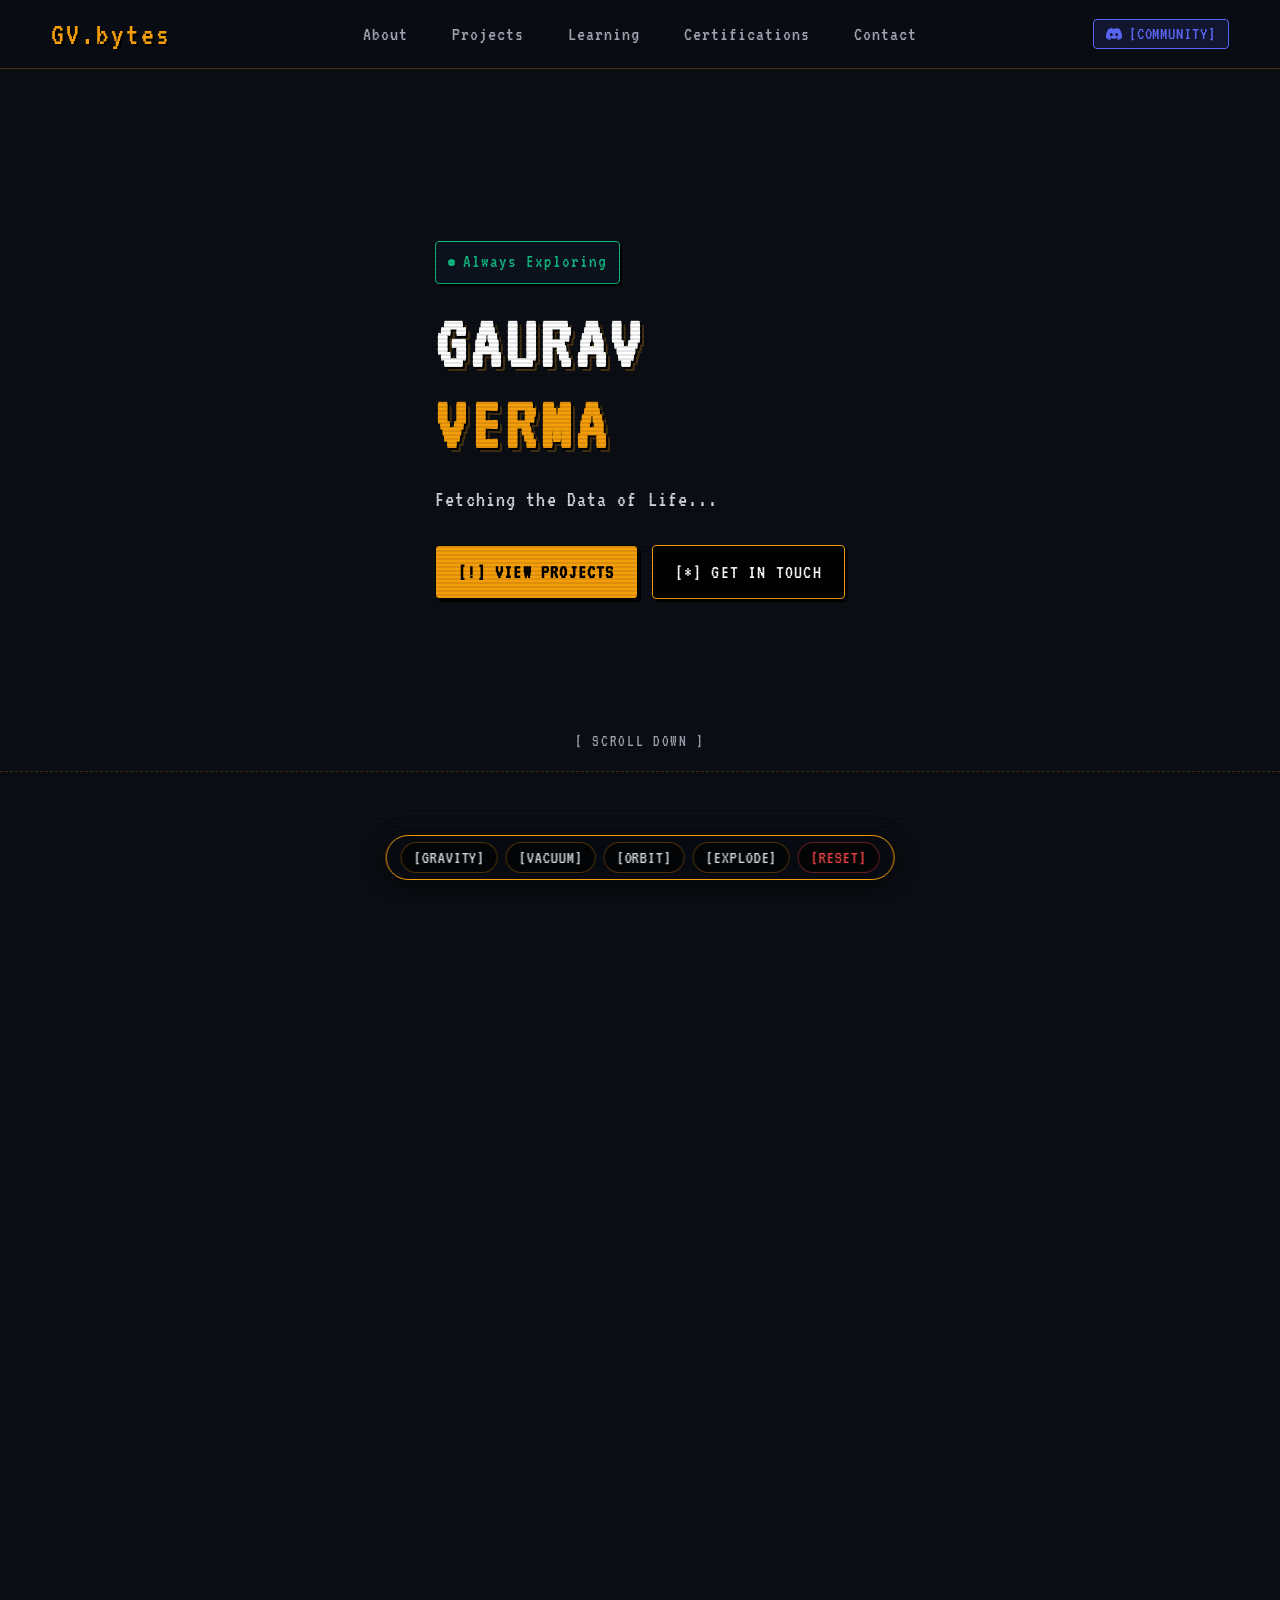
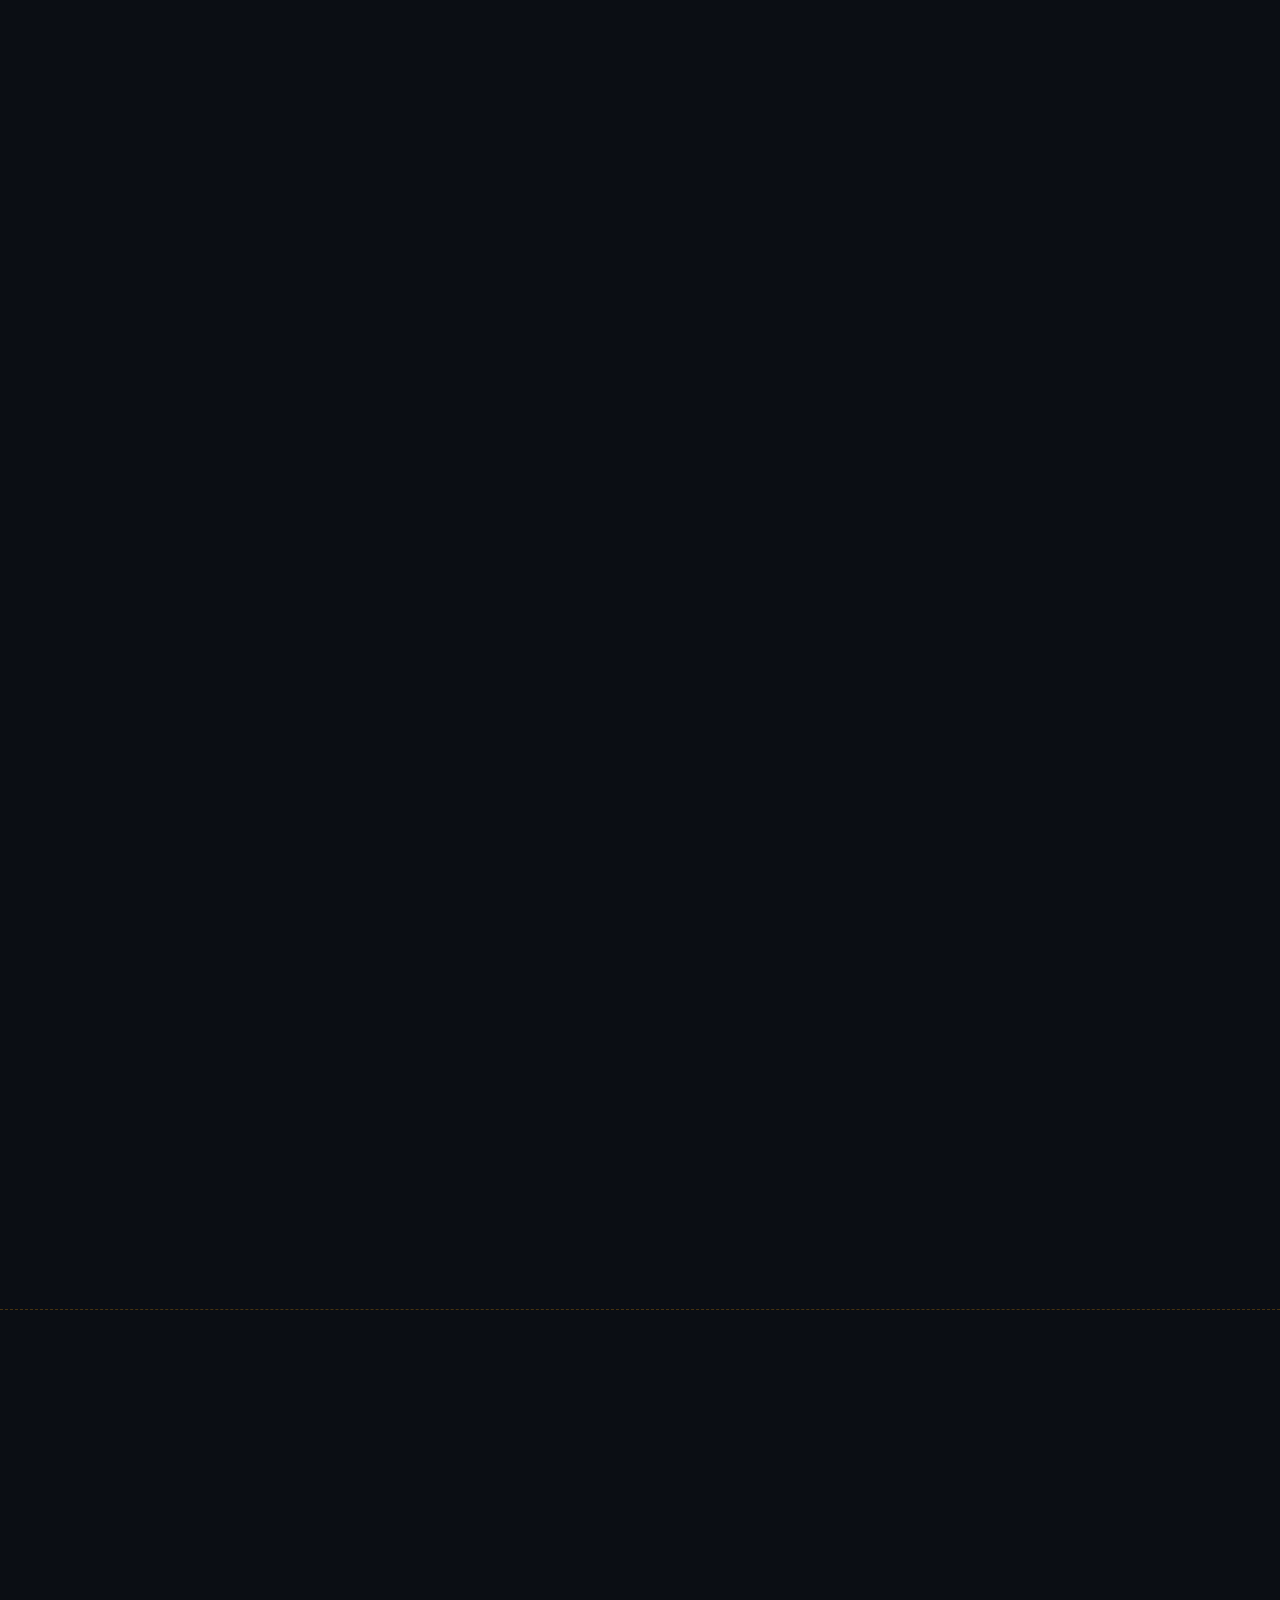
==== commit eec160e2: "Updated Bio" ====
--- a/index.html
+++ b/index.html
@@ -84,8 +84,11 @@
             <div class="about-grid">
                 <div class="about-text animate-on-scroll">
                     <h3 class="about-tagline pixel">Exploring technology, building startups, and securing systems.</h3>
-                    <p class="about-desc">I'm Gaurav — an enthusiast who got into the world of computers during the lockdown when I got my first PC. Since then, I have been driven by curiosity to build systems that solve real-world problems and explore cybersecurity, programming, and startups.</p>
-                    
+                    <p class="about-desc">
+                        I'm Gaurav, a learner and builder currently pursuing my B.Cyber at IIT Kanpur. My obsession with tech started back in the 2020 lockdown when I got my hands on my first PC. What began as pure curiosity quickly turned into a passion for understanding how systems work under the hood, breaking things safely, and building real-world software.
+                        <br><br>
+                        These days, I split my time between vulnerability research, building open-source developer tools, and experimenting with AI pipelines. Take a look around my site, check out what I’m working on, and feel free to reach out if you want to collaborate!
+                    </p>
                     <div style="margin-top: 24px;">
                         <div class="bio-footer-code pixel">
                             <span class="code-keyword">print</span>(<span class="code-string">"Hello World!"</span>)
@@ -219,7 +222,7 @@
                     <span class="social-label pixel">[X / TWITTER]</span>
                     <span class="social-handle pixel green-text">gvbytes →</span>
                 </a>
-                <a href="https://www.linkedin.com/in/gaurav-verma-550aa8418/" target="_blank" rel="noopener noreferrer" class="social-card" id="social-linkedin">
+                <a href="https://www.linkedin.com/in/gvbytes" target="_blank" rel="noopener noreferrer" class="social-card" id="social-linkedin">
                     <span class="social-label pixel">[LINKEDIN]</span>
                     <span class="social-handle pixel green-text">gvbytes →</span>
                 </a>
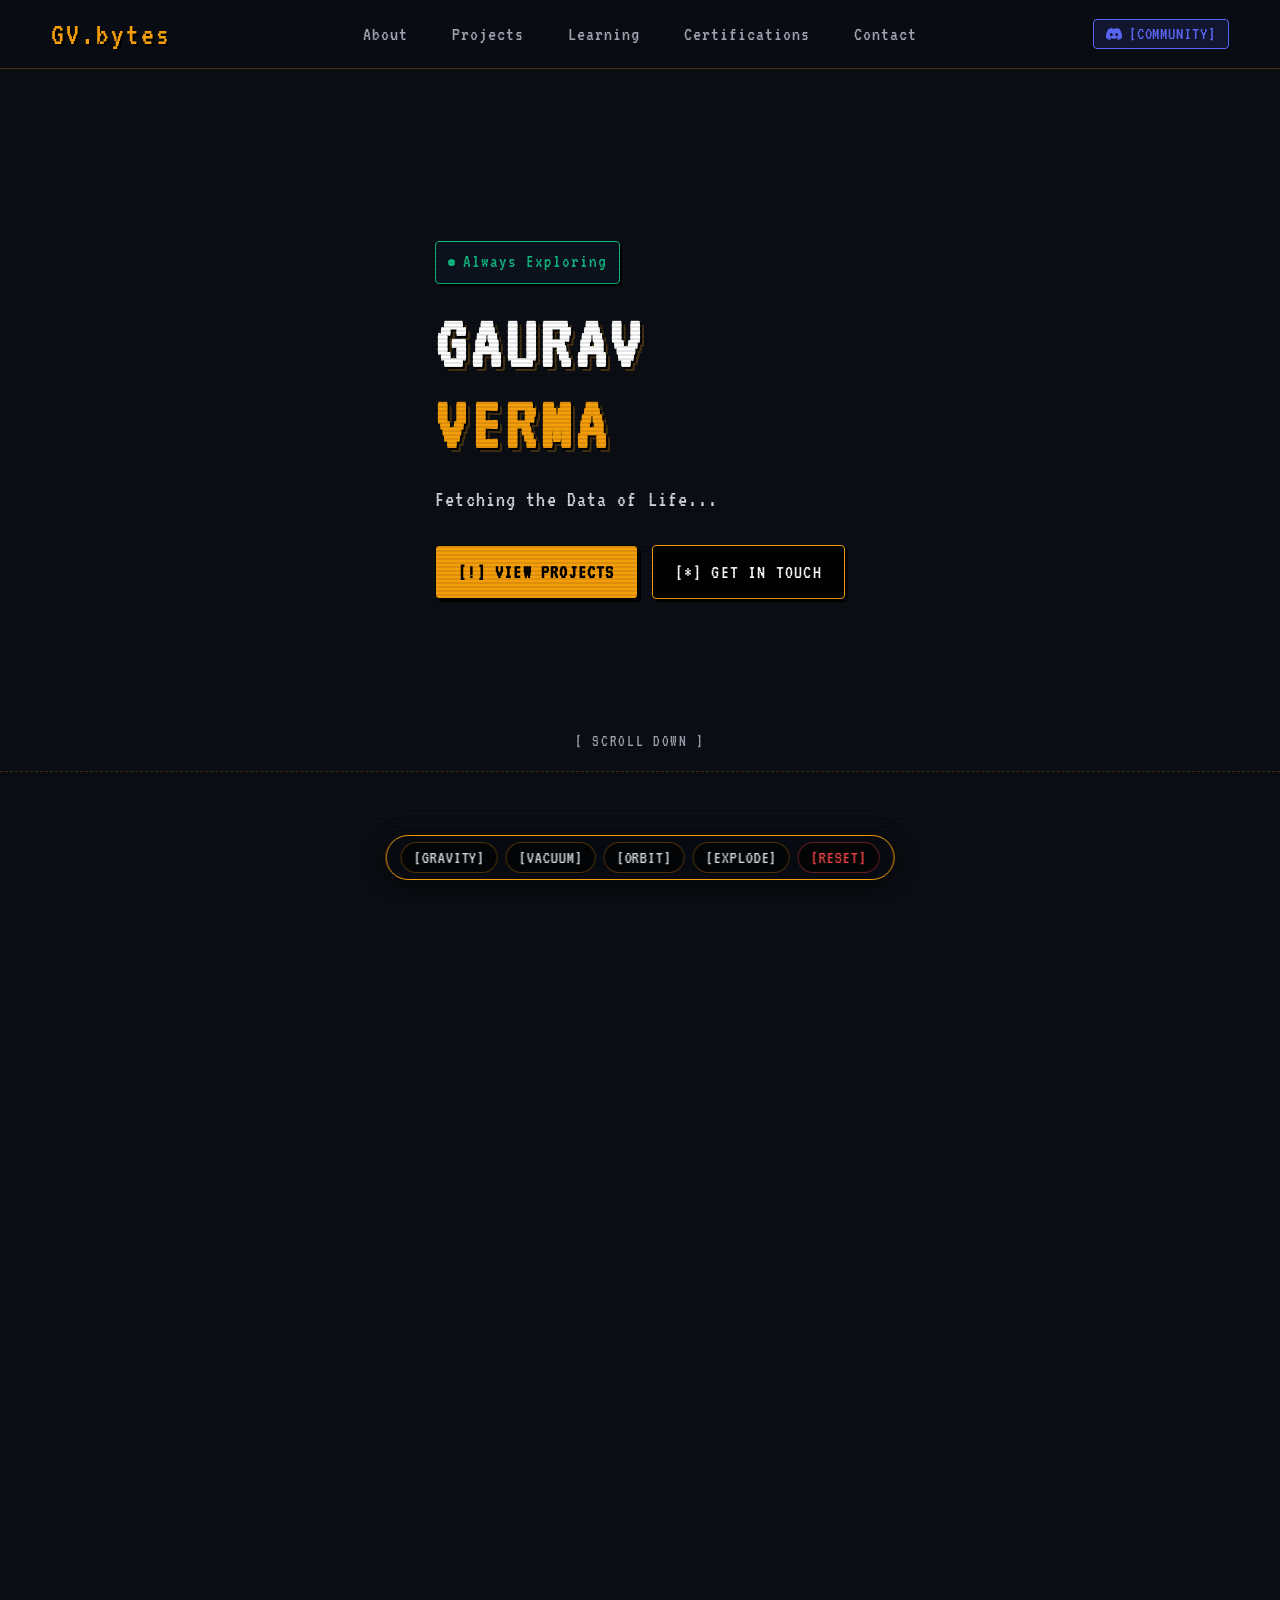
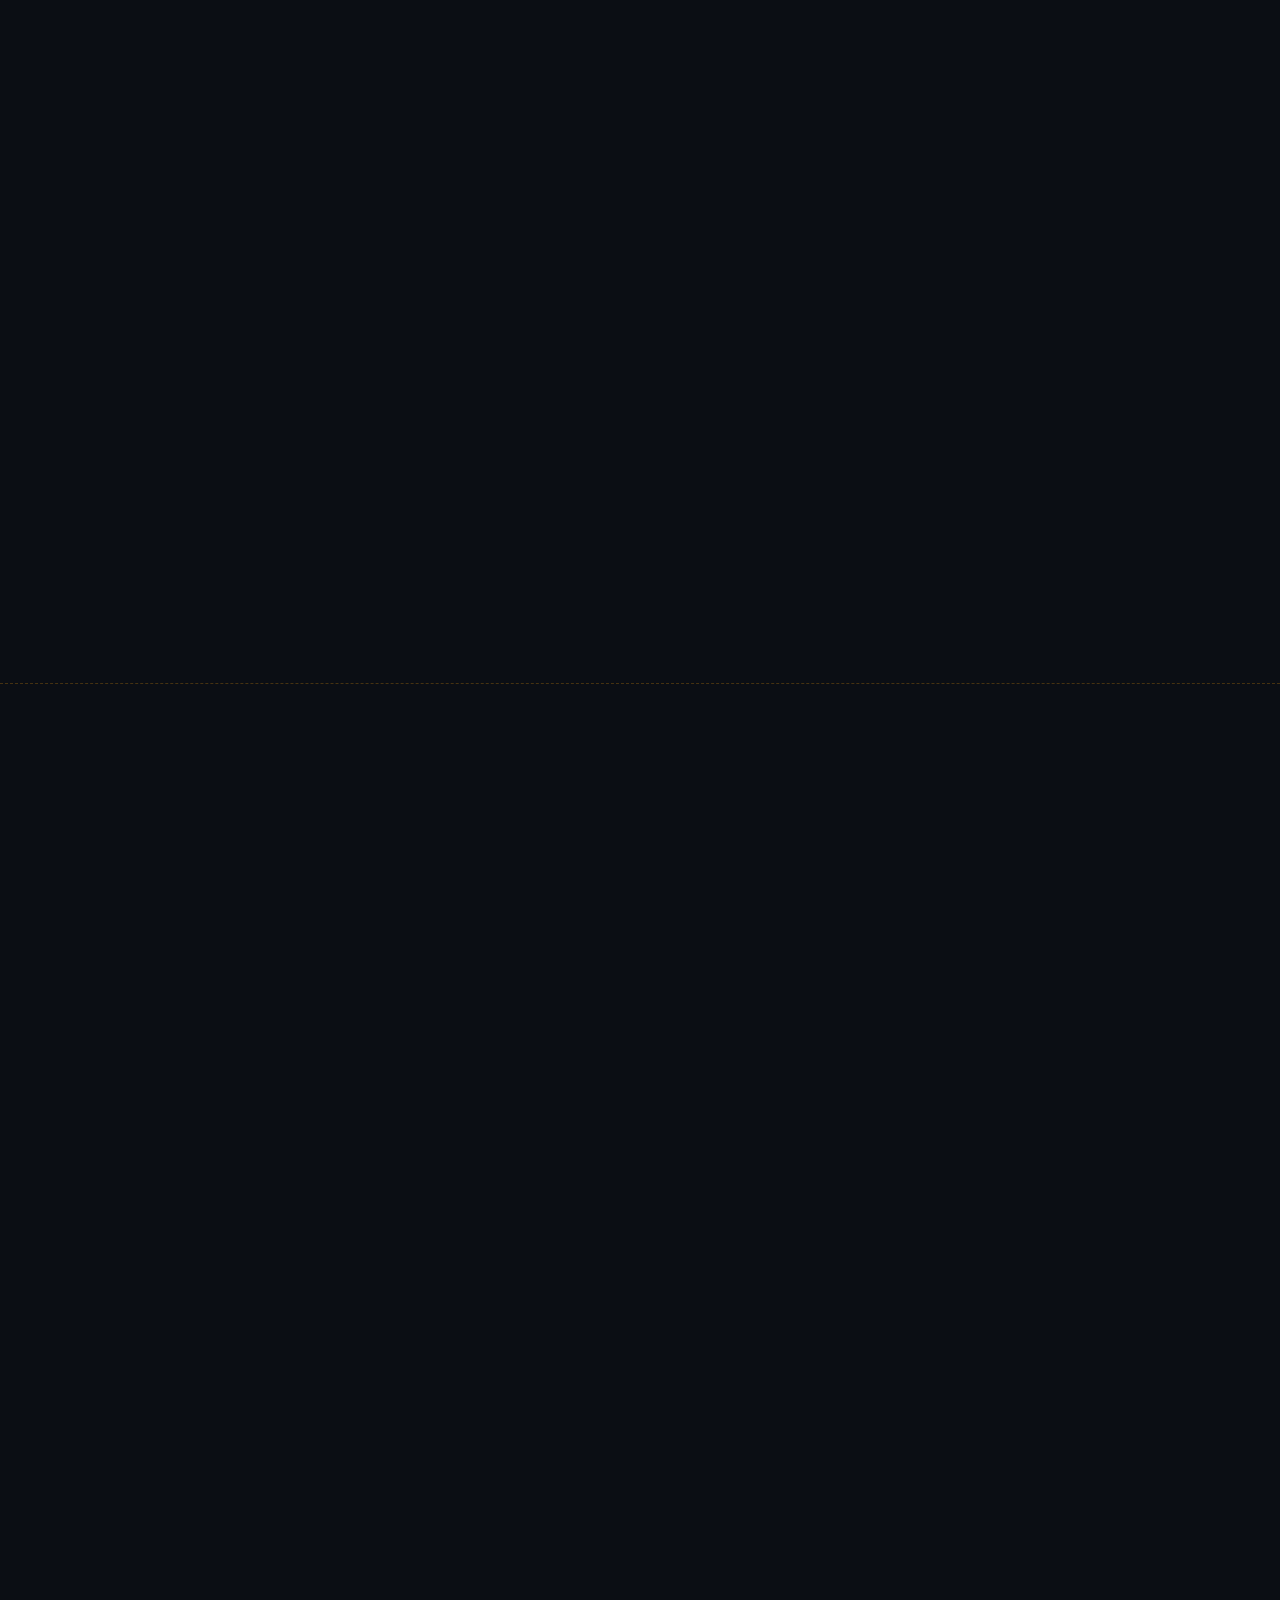
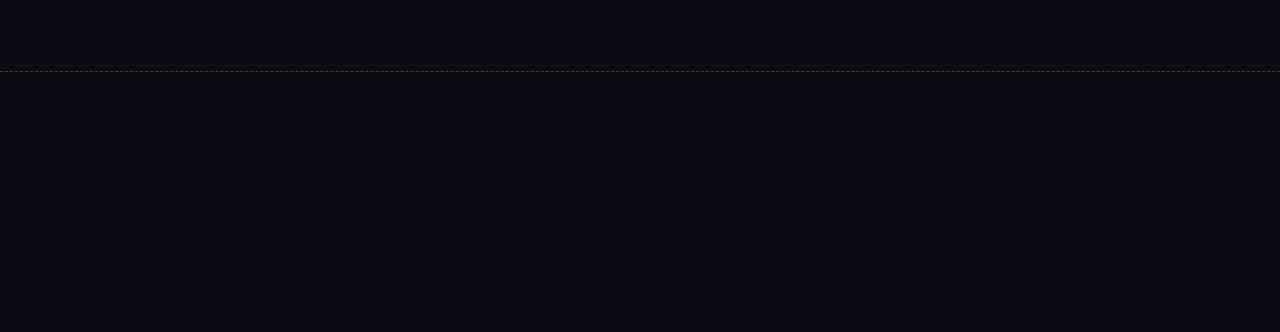
==== commit ac9d117a: "updates in index.html and srm-secure-browser-report.html" ====
--- a/index.html
+++ b/index.html
@@ -89,10 +89,11 @@
                         <br><br>
                         These days, I split my time between vulnerability research, building open-source developer tools, and experimenting with AI pipelines. Take a look around my site, check out what I’m working on, and feel free to reach out if you want to collaborate!
                     </p>
-                    <div style="margin-top: 24px;">
-                        <div class="bio-footer-code pixel">
-                            <span class="code-keyword">print</span>(<span class="code-string">"Hello World!"</span>)
-                        </div>
+                   <div style="margin-top: 24px;">
+                <div class="bio-footer-code pixel">
+                    <span class="code-keyword">await</span> agent.<span class="code-function">audit</span>(target=<span class="code-string">"iitk_bcyber"</span>)
+                </div>
+                
                     </div>
                 </div>
 
@@ -129,7 +130,7 @@
             <div class="section-header animate-on-scroll">
                 <span class="section-tag pixel">// 02. PROJECTS</span>
                 <h2 class="pixel">WHAT I'VE BUILT</h2>
-                <p class="section-subtitle pixel">Security tools covering networking, cryptography, log analysis, and monitoring.</p>
+                <p class="section-subtitle pixel">Security tools, Orchestration Model, MCP and Threat Modeling using AI.</p>
             </div>
             <div id="projects-container">
                 <!-- Dynamically populated from your public non-forked GitHub repos -->
